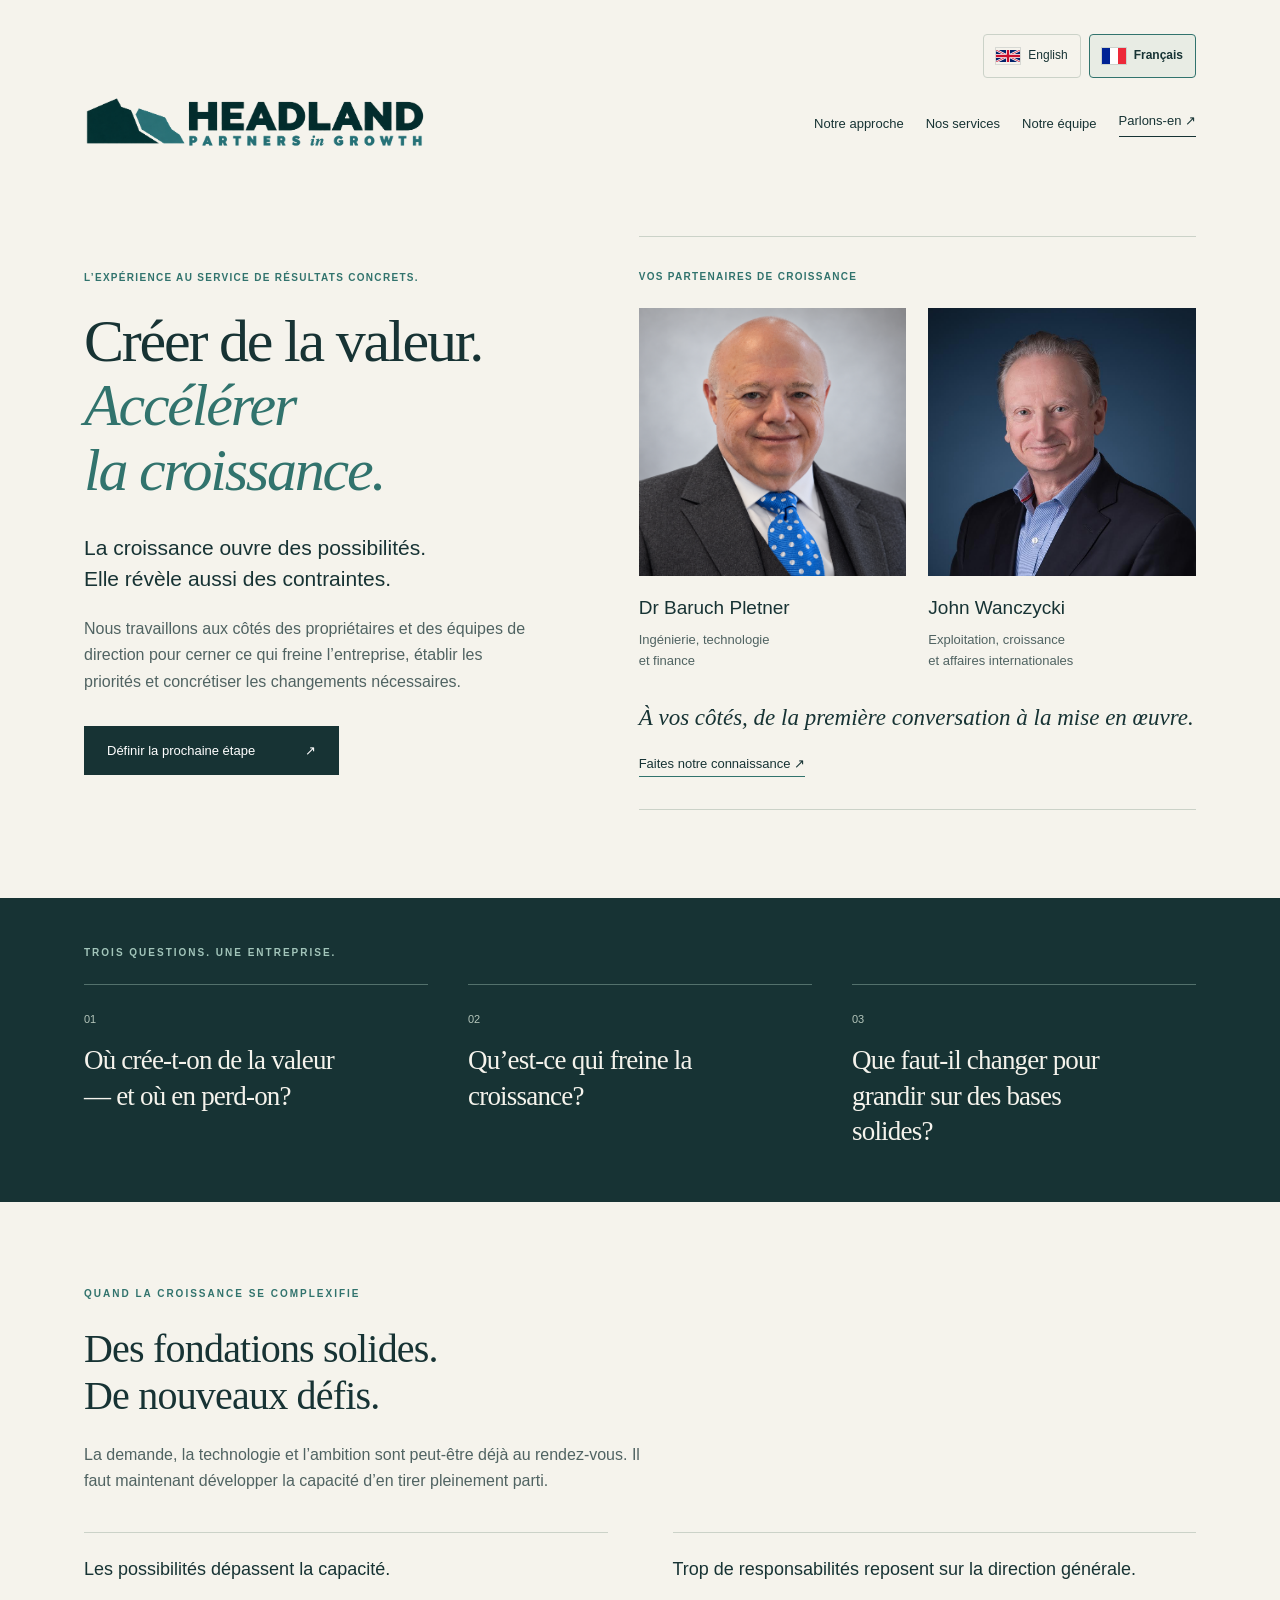
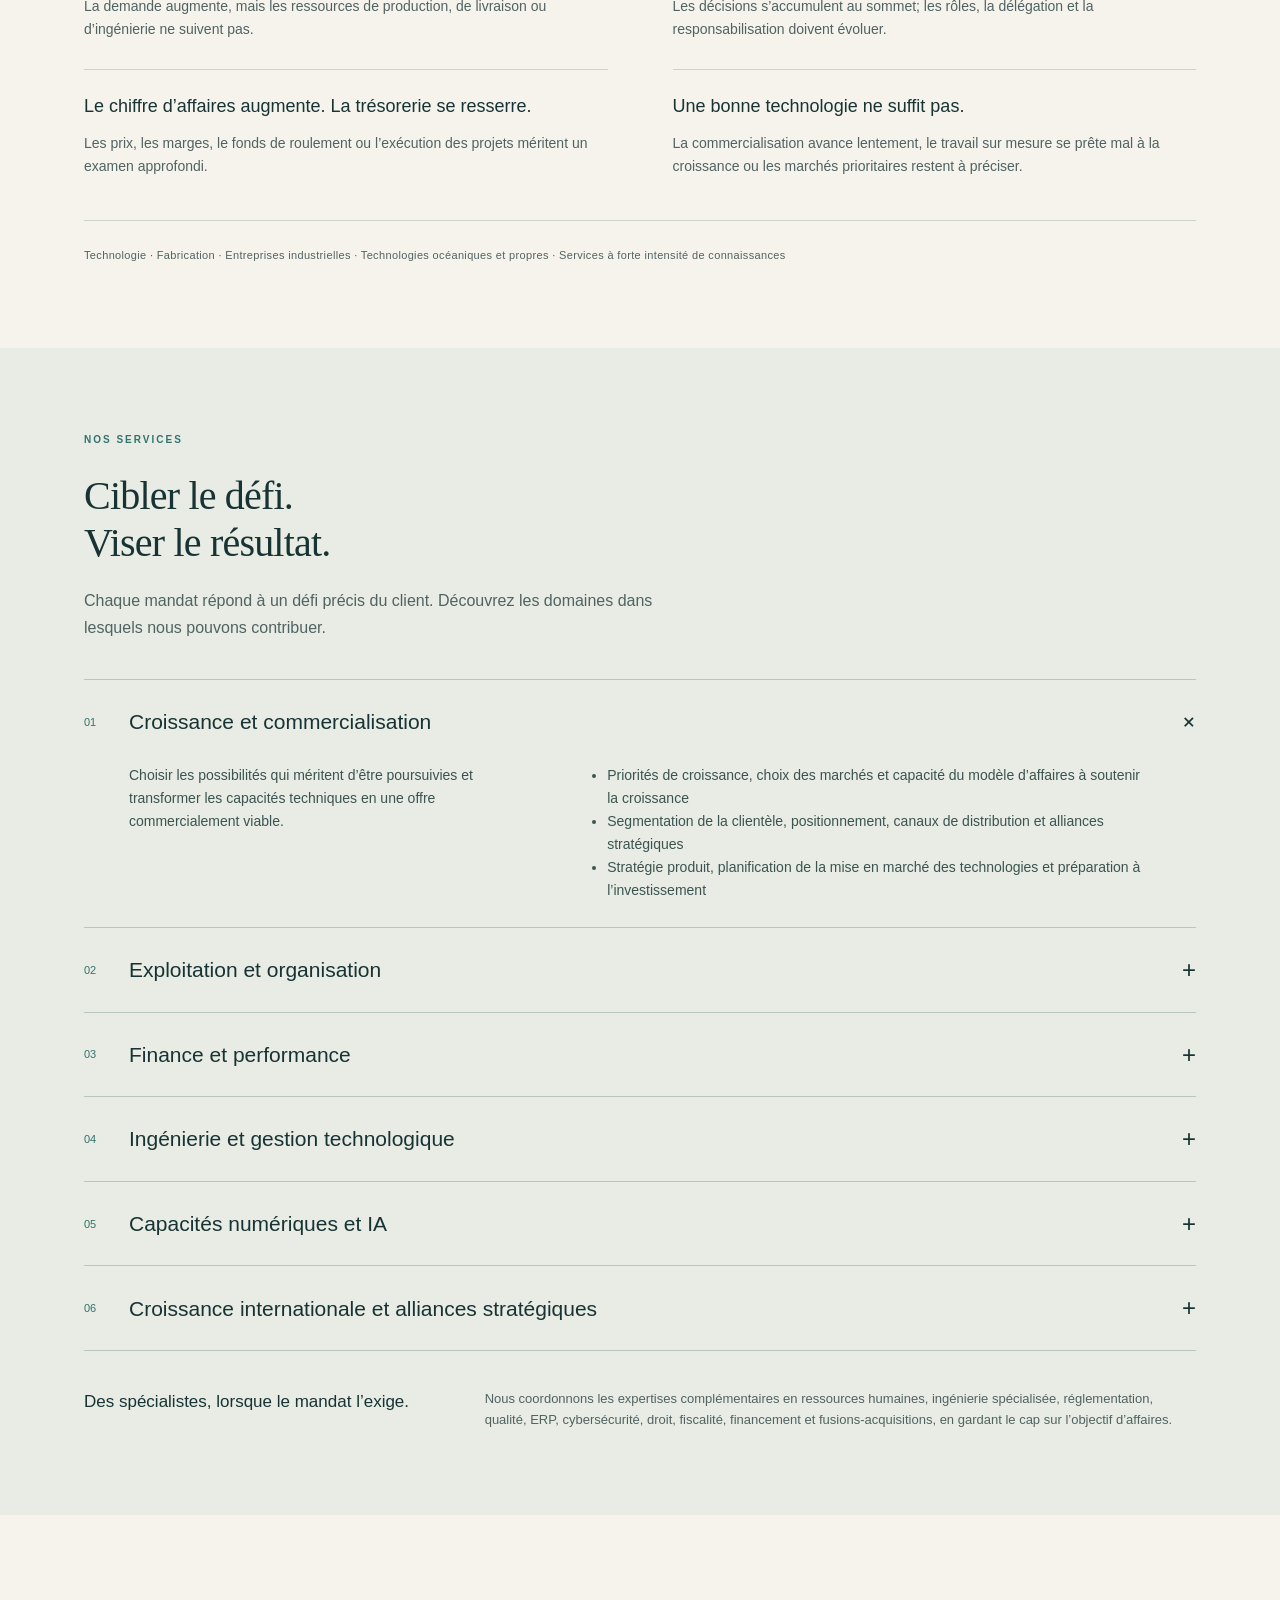
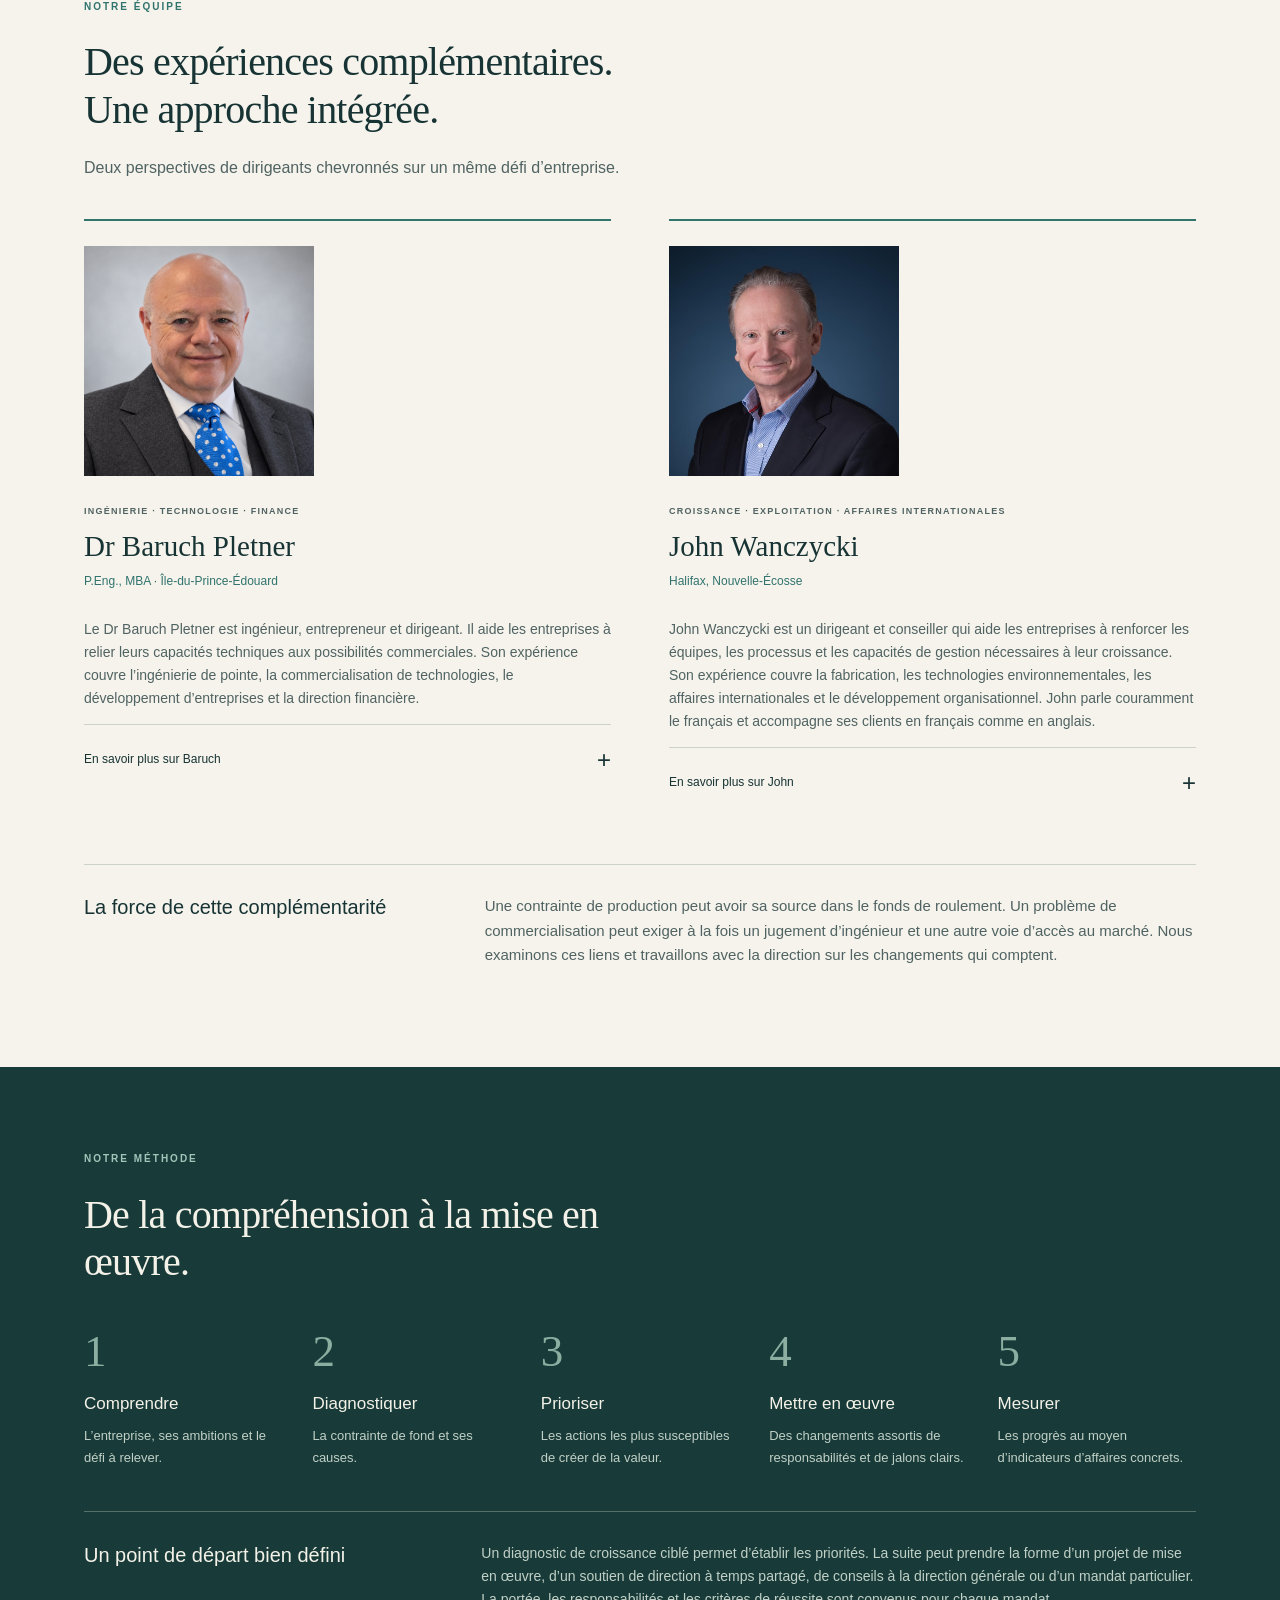
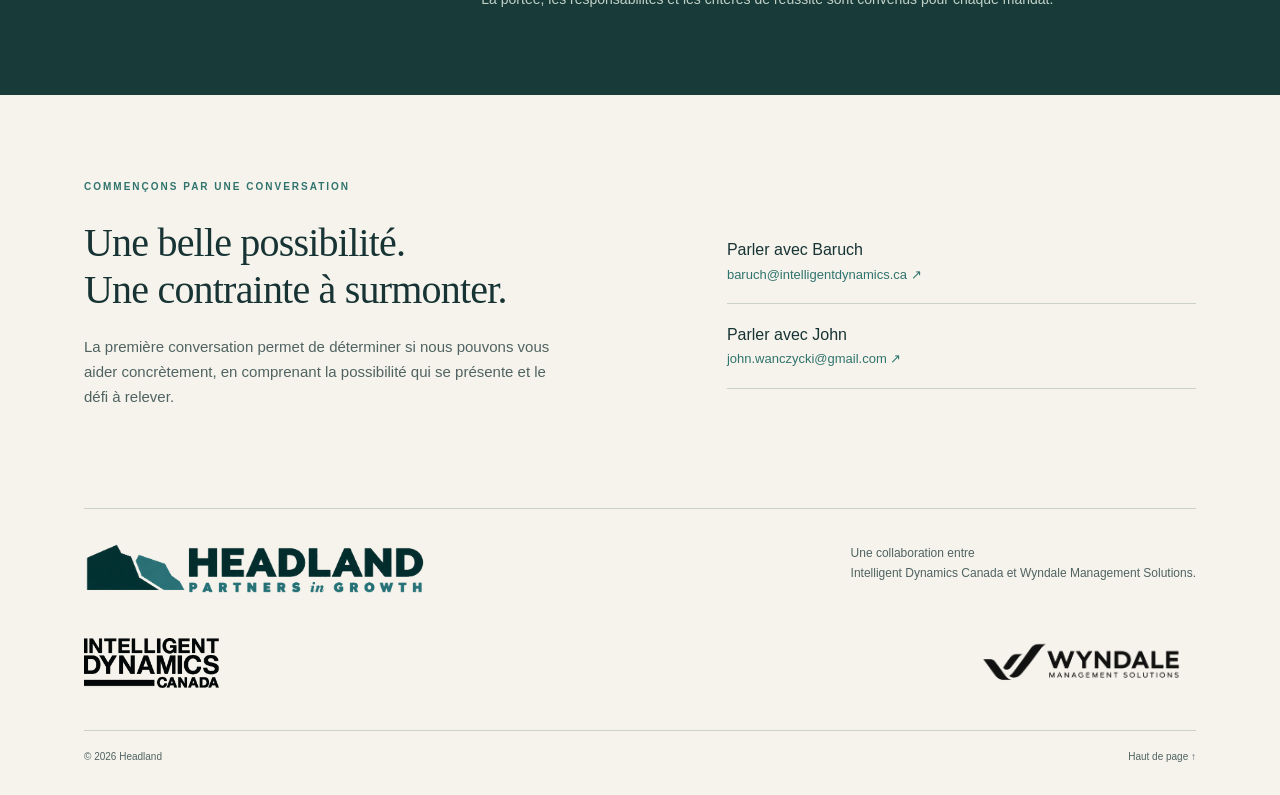
==== fr.html @ 9f589190 "Add complete French site and accessible flag language switch" ====
<!doctype html>
<html lang="fr"><head><meta charset="utf-8"><meta name="viewport" content="width=device-width,initial-scale=1"><meta name="robots" content="index,follow"><title>Headland — Partenaires de votre croissance</title><link rel="stylesheet" href="style.css?v=bilingual1"><meta name="description" content="Headland accompagne les propriétaires et les équipes de direction pour créer de la valeur, renforcer les activités et accélérer la croissance."><meta property="og:title" content="Headland — Partenaires de votre croissance"><meta property="og:description" content="Créer de la valeur. Accélérer la croissance. Une expérience chevronnée en ingénierie, finance, exploitation et affaires internationales."><meta property="og:type" content="website"><meta property="og:url" content="https://headlandpartners.ca/fr.html"><link rel="canonical" href="https://headlandpartners.ca/fr.html"><link rel="alternate" hreflang="en" href="https://headlandpartners.ca/"><link rel="alternate" hreflang="fr" href="https://headlandpartners.ca/fr.html"><link rel="alternate" hreflang="x-default" href="https://headlandpartners.ca/"></head><body>

<header><div class="language-switch" role="navigation" aria-label="Choisir la langue"><a href="/" lang="en" hreflang="en" ><svg viewBox="0 0 60 30" aria-hidden="true" focusable="false"><clipPath id="uk-clip"><path d="M0 0h60v30H0z"/></clipPath><g clip-path="url(#uk-clip)"><path fill="#012169" d="M0 0h60v30H0z"/><path stroke="#fff" stroke-width="6" d="m0 0 60 30M60 0 0 30"/><path stroke="#c8102e" stroke-width="2" d="m0 0 60 30M60 0 0 30"/><path stroke="#fff" stroke-width="10" d="M30 0v30M0 15h60"/><path stroke="#c8102e" stroke-width="6" d="M30 0v30M0 15h60"/></g></svg><span>English</span></a><a href="/fr.html" lang="fr" hreflang="fr" aria-current="page"><svg viewBox="0 0 45 30" aria-hidden="true" focusable="false"><path fill="#002395" d="M0 0h15v30H0z"/><path fill="#fff" d="M15 0h15v30H15z"/><path fill="#ed2939" d="M30 0h15v30H30z"/></svg><span>Français</span></a></div><a class="brand" href="#home" aria-label="Headland — Accueil"><img src="assets/headland-coast.png?v=partners-in-growth" alt="Headland — Partners in Growth" width="2048" height="768"></a><nav aria-label="Navigation principale"><a href="#approach">Notre approche</a><a href="#services">Nos services</a><a href="#people">Notre équipe</a><a class="navcta" href="#conversation">Parlons-en ↗</a></nav></header>
<main><section class="hero wrap" id="home"><div class="hero-copy"><p class="eyebrow">L’EXPÉRIENCE AU SERVICE DE RÉSULTATS CONCRETS.</p><h1>Créer de la valeur.<br><em>Accélérer<br>la croissance.</em></h1><p class="lead">La croissance ouvre des possibilités.<br>Elle révèle aussi des contraintes.</p><p>Nous travaillons aux côtés des propriétaires et des équipes de direction pour cerner ce qui freine l’entreprise, établir les priorités et concrétiser les changements nécessaires.</p><a class="button" href="#approach">Définir la prochaine étape <span>↗</span></a></div><div class="hero-partners"><p class="eyebrow">VOS PARTENAIRES DE CROISSANCE</p><div class="partner-pair"><a href="#baruch"><img src="assets/baruch-pletner.png" alt="Dr. Baruch Pletner" width="1254" height="1254"><h2>Dr Baruch Pletner</h2><p>Ingénierie, technologie<br>et finance</p></a><a href="#john"><img src="assets/john-wanczycki.jpg" alt="John Wanczycki" width="835" height="835"><h2>John Wanczycki</h2><p>Exploitation, croissance<br>et affaires internationales</p></a></div><p class="partner-intro">À vos côtés, de la première conversation à la mise en œuvre.</p><a class="meet-partners" href="#people">Faites notre connaissance ↗</a></div></section>
<section class="questions"><div class="wrap"><p class="eyebrow">TROIS QUESTIONS. UNE ENTREPRISE.</p><div class="question-grid"><article><span>01</span><h2>Où crée-t-on de la valeur — et où en perd-on?</h2></article><article><span>02</span><h2>Qu’est-ce qui freine la croissance?</h2></article><article><span>03</span><h2>Que faut-il changer pour grandir sur des bases solides?</h2></article></div></div></section>
<section class="wrap section" id="approach"><div class="section-intro"><p class="eyebrow">QUAND LA CROISSANCE SE COMPLEXIFIE</p><h2>Des fondations solides.<br>De nouveaux défis.</h2><p>La demande, la technologie et l’ambition sont peut-être déjà au rendez-vous. Il faut maintenant développer la capacité d’en tirer pleinement parti.</p></div><div class="signals"><article><b>Les possibilités dépassent la capacité.</b><p>La demande augmente, mais les ressources de production, de livraison ou d’ingénierie ne suivent pas.</p></article><article><b>Trop de responsabilités reposent sur la direction générale.</b><p>Les décisions s’accumulent au sommet; les rôles, la délégation et la responsabilisation doivent évoluer.</p></article><article><b>Le chiffre d’affaires augmente. La trésorerie se resserre.</b><p>Les prix, les marges, le fonds de roulement ou l’exécution des projets méritent un examen approfondi.</p></article><article><b>Une bonne technologie ne suffit pas.</b><p>La commercialisation avance lentement, le travail sur mesure se prête mal à la croissance ou les marchés prioritaires restent à préciser.</p></article></div><p class="sector-line">Technologie · Fabrication · Entreprises industrielles · Technologies océaniques et propres · Services à forte intensité de connaissances</p></section>
<section class="service-section" id="services"><div class="wrap section"><div class="section-intro"><p class="eyebrow">NOS SERVICES</p><h2>Cibler le défi.<br>Viser le résultat.</h2><p>Chaque mandat répond à un défi précis du client. Découvrez les domaines dans lesquels nous pouvons contribuer.</p></div><div class="services">
<details open><summary><span>01</span><h3>Croissance et commercialisation</h3><i>+</i></summary><div class="detail"><p>Choisir les possibilités qui méritent d’être poursuivies et transformer les capacités techniques en une offre commercialement viable.</p><ul><li>Priorités de croissance, choix des marchés et capacité du modèle d’affaires à soutenir la croissance</li><li>Segmentation de la clientèle, positionnement, canaux de distribution et alliances stratégiques</li><li>Stratégie produit, planification de la mise en marché des technologies et préparation à l’investissement</li></ul></div></details>
<details><summary><span>02</span><h3>Exploitation et organisation</h3><i>+</i></summary><div class="detail"><p>Développer la capacité opérationnelle et la structure de gestion nécessaires à la prochaine étape.</p><ul><li>Capacité, processus de travail, productivité et exécution des projets</li><li>Rôles, responsabilisation, délégation et systèmes de gestion</li><li>Capacité de leadership, planification de la relève et mise en œuvre du changement</li><li>Priorités de la chaîne d’approvisionnement et besoins d’affaires liés aux progiciels de gestion intégrés (ERP)</li></ul></div></details>
<details><summary><span>03</span><h3>Finance et performance</h3><i>+</i></summary><div class="detail"><p>Relier les décisions de croissance à la trésorerie, aux marges et aux ressources nécessaires à leur réalisation.</p><ul><li>Flux de trésorerie, fonds de roulement, tarification et analyse des marges</li><li>Modèles financiers, affectation du capital et décisions d’investissement</li><li>Indicateurs de performance et information de gestion</li><li>Programmes gouvernementaux de soutien à la croissance et préparation au financement</li></ul></div></details>
<details><summary><span>04</span><h3>Ingénierie et gestion technologique</h3><i>+</i></summary><div class="detail"><p>Apporter un jugement technique chevronné aux décisions d’ingénierie, à la réalisation des projets et à la planification des ressources.</p><ul><li>Conception en ingénierie et résolution de problèmes techniques</li><li>Direction de la R-D, feuilles de route technologiques et vérification diligente technique</li><li>Capacité d’ingénierie, supervision de projets critiques et développement de produits</li><li>Productivité de l’ingénierie grâce à l’IA, en accord avec les priorités d’affaires</li><li>Priorités de propriété intellectuelle, protection et stratégie de licences</li><li>Apports commerciaux et techniques aux conseillers spécialisés en propriété intellectuelle</li></ul><p class="fine">Notre accompagnement en propriété intellectuelle porte sur la stratégie d’affaires et technologique. Les avis juridiques, les procédures de demande de brevet et la rédaction juridique sont confiés à des professionnels externes qualifiés.</p></div></details>
<details><summary><span>05</span><h3>Capacités numériques et IA</h3><i>+</i></summary><div class="detail"><p>Améliorer la productivité et les interactions avec la clientèle grâce à des outils d’IA et à des systèmes numériques soigneusement choisis.</p><ul><li>Priorités d’adoption de l’IA liées à des résultats d’affaires mesurables</li><li>Interactions avec la clientèle et services de conciergerie assistés par l’IA</li><li>Automatisation des processus et amélioration de l’informatique d’entreprise</li><li>Choix technologiques et planification de la mise en œuvre</li></ul><p class="fine">Lorsque des compétences techniques spécialisées sont nécessaires, nous faisons appel à Intelligent Dynamics Canada et à d’autres spécialistes de confiance.</p></div></details>
<details><summary><span>06</span><h3>Croissance internationale et alliances stratégiques</h3><i>+</i></summary><div class="detail"><p>Saisir les possibilités à l’international lorsqu’elles correspondent à la stratégie et au niveau de préparation opérationnelle de l’entreprise.</p><ul><li>Préparation à l’exportation et priorisation des marchés</li><li>Représentants, distributeurs et partenariats commerciaux</li><li>Besoins en ressources, risques d’entrée sur les marchés et mesures d’atténuation</li><li>Adéquation entre croissance internationale et capacité interne</li></ul></div></details>
</div><div class="specialists"><b>Des spécialistes, lorsque le mandat l’exige.</b><p>Nous coordonnons les expertises complémentaires en ressources humaines, ingénierie spécialisée, réglementation, qualité, ERP, cybersécurité, droit, fiscalité, financement et fusions-acquisitions, en gardant le cap sur l’objectif d’affaires.</p></div></div></section>
<section class="wrap section" id="people"><div class="section-intro"><p class="eyebrow">NOTRE ÉQUIPE</p><h2>Des expériences complémentaires.<br>Une approche intégrée.</h2><p>Deux perspectives de dirigeants chevronnés sur un même défi d’entreprise.</p></div><div class="people-grid"><article class="person" id="baruch"><img class="bio-portrait" src="assets/baruch-pletner.png" alt="Dr. Baruch Pletner" width="1254" height="1254" loading="lazy"><p class="eyebrow">INGÉNIERIE · TECHNOLOGIE · FINANCE</p><h3>Dr Baruch Pletner</h3><p class="credentials">P.Eng., MBA · Île-du-Prince-Édouard</p><p>Le Dr Baruch Pletner est ingénieur, entrepreneur et dirigeant. Il aide les entreprises à relier leurs capacités techniques aux possibilités commerciales. Son expérience couvre l’ingénierie de pointe, la commercialisation de technologies, le développement d’entreprises et la direction financière.</p><details><summary>En savoir plus sur Baruch <i>+</i></summary><p>Baruch est titulaire d’un doctorat en génie aérospatial du Technion–Israel Institute of Technology et d’un MBA, avec concentration en comptabilité, de la D’Amore-McKim School of Business de la Northeastern University. Chez Active Control eXperts, une entreprise issue du MIT, il a occupé successivement les fonctions d’ingénieur principal, de gestionnaire principal de programmes et de directeur des applications de lithographie, contribuant tant aux activités techniques qu’au développement commercial. Après l’acquisition de l’entreprise par Cymer, il a poursuivi sa carrière à des postes de direction technique dans le secteur des équipements pour semi-conducteurs.</p><p>Il a ensuite fondé IPTRADE Inc., une entreprise de services d’ingénierie et de technologie destinée au secteur des semi-conducteurs, tout en participant directement au développement. Ses travaux ont contribué à plusieurs brevets portant sur le contrôle des vibrations, la détection et les systèmes piézoélectriques. Il possède plusieurs décennies d’expérience dans l’intégration de la stratégie de propriété intellectuelle au développement et à la commercialisation de produits.</p><p>Depuis son installation au Canada atlantique, Baruch a assumé des responsabilités de direction technologique, de gestion de la R-D et de réalisation de grands projets. Il a contribué au redressement du projet solaire et de stockage par batteries Summerside Sunbank, supervisant un budget d’environ 50 millions de dollars et une organisation de plus de 100 personnes. À titre de directeur de l’exploitation et des finances de Rubber Ring Creative, il a participé au développement de l’entreprise tout en dirigeant ses fonctions opérationnelles et financières.</p><p>Son expérience internationale comprend de nombreux travaux aux États-Unis et au Japon, principalement avec Nikon, ainsi qu’avec Honda R&amp;D, Toshiba, Arakawa et Canon. Par l’entremise d’Intelligent Dynamics Canada, il conjugue pratique de l’ingénierie, conseil technologique de haut niveau et applications concrètes de l’IA à la productivité de l’ingénierie et aux activités d’entreprise.</p><p>Chez Headland, Baruch apporte le regard d’un ingénieur et d’un bâtisseur d’entreprises : évaluer ce qui peut fonctionner, ce qui est viable sur le plan commercial et la façon de mobiliser les ressources nécessaires pour transformer la technologie en valeur durable.</p></details></article><article class="person" id="john"><img class="bio-portrait" src="assets/john-wanczycki.jpg" alt="John Wanczycki" width="835" height="835" loading="lazy"><p class="eyebrow">CROISSANCE · EXPLOITATION · AFFAIRES INTERNATIONALES</p><h3>John Wanczycki</h3><p class="credentials">Halifax, Nouvelle-Écosse</p><p>John Wanczycki est un dirigeant et conseiller qui aide les entreprises à renforcer les équipes, les processus et les capacités de gestion nécessaires à leur croissance. Son expérience couvre la fabrication, les technologies environnementales, les affaires internationales et le développement organisationnel. John parle couramment le français et accompagne ses clients en français comme en anglais.</p><details><summary>En savoir plus sur John <i>+</i></summary><p>De 2016 à 2024, John a été directeur de l’exploitation de Trecan Combustion Limited, un fabricant néo-écossais d’équipements industriels spécialisés destinés aux marchés internationaux. En étroite collaboration avec le chef de la direction et propriétaire, il a accompagné une croissance importante, accru la capacité opérationnelle et renforcé les systèmes de gestion, tout en répondant aux défis d’approvisionnement, de développement des marchés et de transition de la haute direction.</p><p>Son expérience internationale comprend des mandats de haut niveau dans 17 pays sur cinq continents. Conseillant des institutions financières internationales, dont la Banque mondiale, et des gouvernements nationaux, il a contribué à la planification, à l’évaluation ou à la vérification diligente d’initiatives d’une valeur totale supérieure à 400 millions de dollars américains. Ces mandats portaient sur la commercialisation de technologies, les alliances stratégiques, les technologies environnementales, les infrastructures et les grands projets.</p><p>Il a auparavant été vice-président au développement international de l’Ontario Centre for Environmental Technology Advancement, ainsi que président du conseil et président de l’Environmental Services Association of Nova Scotia and the Maritimes. Ses travaux en stratégie et en politiques publiques à Ottawa et à Washington lui ont également permis d’approfondir sa compréhension des programmes gouvernementaux et des moyens d’obtenir du soutien à la croissance des entreprises.</p><p>John accompagne des entreprises technologiques comme mentor au Creative Destruction Lab–Atlantic de l’Université Dalhousie, siège au conseil d’administration du Scotia Festival of Music et contribue au comité des politiques gouvernementales de la Chambre de commerce d’Halifax.</p><p>Il a donné des conférences en gestion internationale dans des programmes de maîtrise nord-américains et à l’Académie chinoise des sciences.</p><p>Chez Headland, John apporte une perspective de dirigeant opérationnel : cerner les freins au progrès, relier la stratégie à l’exécution quotidienne et aider les propriétaires et les équipes de direction à développer leur capacité pour la prochaine étape de croissance.</p></details></article></div><div class="combination"><h3>La force de cette complémentarité</h3><p>Une contrainte de production peut avoir sa source dans le fonds de roulement. Un problème de commercialisation peut exiger à la fois un jugement d’ingénieur et une autre voie d’accès au marché. Nous examinons ces liens et travaillons avec la direction sur les changements qui comptent.</p></div></section>
<section class="method"><div class="wrap section"><p class="eyebrow">NOTRE MÉTHODE</p><h2>De la compréhension à la mise en œuvre.</h2><div class="steps"><article><span>1</span><h3>Comprendre</h3><p>L’entreprise, ses ambitions et le défi à relever.</p></article><article><span>2</span><h3>Diagnostiquer</h3><p>La contrainte de fond et ses causes.</p></article><article><span>3</span><h3>Prioriser</h3><p>Les actions les plus susceptibles de créer de la valeur.</p></article><article><span>4</span><h3>Mettre en œuvre</h3><p>Des changements assortis de responsabilités et de jalons clairs.</p></article><article><span>5</span><h3>Mesurer</h3><p>Les progrès au moyen d’indicateurs d’affaires concrets.</p></article></div><div class="engagements"><h3>Un point de départ bien défini</h3><p>Un diagnostic de croissance ciblé permet d’établir les priorités. La suite peut prendre la forme d’un projet de mise en œuvre, d’un soutien de direction à temps partagé, de conseils à la direction générale ou d’un mandat particulier. La portée, les responsabilités et les critères de réussite sont convenus pour chaque mandat.</p></div></div></section>
<section class="wrap section contact" id="conversation"><div><p class="eyebrow">COMMENÇONS PAR UNE CONVERSATION</p><h2>Une belle possibilité.<br>Une contrainte à surmonter.</h2><p>La première conversation permet de déterminer si nous pouvons vous aider concrètement, en comprenant la possibilité qui se présente et le défi à relever.</p></div><div class="contact-options"><a href="mailto:baruch@intelligentdynamics.ca"><strong>Parler avec Baruch</strong><span>baruch@intelligentdynamics.ca ↗</span></a><a href="mailto:john.wanczycki@gmail.com"><strong>Parler avec John</strong><span>john.wanczycki@gmail.com ↗</span></a></div></section></main>
<footer class="wrap"><div class="footer-top"><div class="brand"><img src="assets/headland-coast.png?v=partners-in-growth" alt="Headland — Partners in Growth" width="2048" height="768"></div><p>Une collaboration entre<br>Intelligent Dynamics Canada et Wyndale Management Solutions.</p></div><div class="partner-logos"><img src="assets/idc.png" alt="Intelligent Dynamics Canada"><img src="assets/wyndale.png" alt="Wyndale Management Solutions"></div><div class="footer-bottom"><span>© 2026 Headland</span><a href="#home">Haut de page ↑</a></div></footer>
<script src="language.js?v=1" defer></script></body></html>
---- style.css ----
:root{--ink:#173334;--teal:#31736d;--paper:#f5f3ec;--muted:#506362;--line:#cbd2c8;--gold:#c4aa73}*{box-sizing:border-box}html{scroll-behavior:smooth;scroll-padding-top:30px}body{margin:0;color:var(--ink);background:var(--paper);font-family:Arial,Helvetica,sans-serif;font-size:16px;line-height:1.65}a{color:inherit;text-decoration:none}a:hover{text-decoration:underline}a:focus-visible,summary:focus-visible{outline:3px solid var(--gold);outline-offset:5px}.wrap{max-width:1200px;margin:auto;padding-left:44px;padding-right:44px}.draft{background:var(--ink);color:#e2e9e1;font-size:10px;letter-spacing:1.8px;padding:9px 44px;display:flex;justify-content:space-between}.draft a{letter-spacing:.5px}header{max-width:1200px;margin:auto;display:flex;justify-content:space-between;align-items:center;padding:34px 44px}.brand{display:block;line-height:1}.brand strong{font-size:31px;letter-spacing:2px;font-weight:800}.brand small{display:block;font-size:10px;letter-spacing:4.4px;margin-top:9px}.dot{color:var(--teal)}nav{display:flex;align-items:center;gap:30px;font-size:13px}.navcta{border-bottom:1px solid var(--ink);padding-bottom:5px}.hero{display:grid;grid-template-columns:1.1fr 1fr;gap:55px;padding-top:52px;padding-bottom:88px}.eyebrow{font-size:10px;letter-spacing:2px;font-weight:700;margin:0 0 23px;color:var(--teal)}h1,h2,h3,p{margin-top:0}h1{font-family:Georgia,serif;font-size:67px;line-height:1.07;letter-spacing:-2.2px;font-weight:400;margin-bottom:30px}h1 em{color:var(--teal);font-weight:400}h2{font-family:Georgia,serif;font-size:40px;font-weight:400;line-height:1.18;letter-spacing:-.8px;margin-bottom:22px}h3{font-size:20px;line-height:1.3;font-weight:500}.hero-copy>p:not(.eyebrow){max-width:455px;color:var(--muted)}.hero-copy .lead{font-size:21px;line-height:1.5;color:var(--ink)!important}.button{display:inline-flex;background:var(--ink);color:white;padding:14px 23px;gap:50px;font-size:13px;margin-top:15px}.headland-art{position:relative;overflow:hidden;background:#dce5df;min-height:520px;margin-top:4px}.sea-lines{position:absolute;inset:40% 0 0;background:repeating-linear-gradient(0deg,transparent 0,transparent 39px,#a8beba 40px,transparent 41px)}.land{position:absolute;inset:0}.land-back{background:#8eaaa0;clip-path:polygon(100% 23%,100% 100%,0 100%,0 75%,40% 67%,62% 43%)}.land-front{background:#254f4a;clip-path:polygon(100% 40%,100% 100%,0 100%,0 84%,38% 73%,67% 60%)}.art-caption{position:absolute;bottom:74px;left:35px;color:#f5f3ec;font:italic 30px/1.25 Georgia,serif}.art-coordinate{position:absolute;bottom:28px;left:35px;font-size:8px;color:#d2ded7;letter-spacing:1.2px}.questions{background:var(--ink);color:var(--paper);padding:47px 0 53px}.questions .eyebrow{color:#a2c5ba}.question-grid{display:grid;grid-template-columns:repeat(3,1fr);gap:40px}.question-grid article{border-top:1px solid #53716c;padding-top:20px}.question-grid span{font-size:11px;color:#b4c5ba}.question-grid h2{font-size:27px;line-height:1.3;margin:12px 0 0;max-width:280px}.section{padding-top:84px;padding-bottom:84px}.section-intro{max-width:680px;margin-bottom:38px}.section-intro>p:last-child{color:var(--muted);max-width:570px}.signals{display:grid;grid-template-columns:1fr 1fr;gap:28px 65px}.signals article{padding:22px 0 0;border-top:1px solid var(--line)}.signals b{font-size:18px;font-weight:500}.signals p{font-size:14px;color:var(--muted);margin:10px 0 0}.sector-line{font-size:11px;letter-spacing:.35px;margin:42px 0 0;padding-top:25px;border-top:1px solid var(--line);color:var(--muted)}.service-section{background:#e8ece4}.services details{border-top:1px solid #b8c7bc}.services details:last-child{border-bottom:1px solid #b8c7bc}summary{cursor:pointer;list-style:none}summary::-webkit-details-marker{display:none}.services summary{display:flex;gap:25px;align-items:center;padding:22px 0}.services summary>span{font-size:11px;color:var(--teal);width:20px}.services h3{margin:0;font-size:21px}.services i,.person i{font-style:normal;margin-left:auto;font-size:24px;font-weight:300}details[open]>summary i{transform:rotate(45deg)}.detail{padding:0 45px 25px;display:grid;grid-template-columns:.85fr 1.15fr;gap:0 45px;font-size:14px;color:#3b5351}.detail p{margin-bottom:10px}.detail ul{padding-left:18px;margin:0}.detail .fine{grid-column:1/-1;font-size:12px;margin:18px 0 0}.specialists{display:grid;grid-template-columns:1fr 2fr;gap:45px;margin-top:37px;font-size:13px}.specialists b{font-weight:500;font-size:17px}.specialists p{margin:0;color:var(--muted)}.people-grid{display:grid;grid-template-columns:1fr 1fr;gap:58px}.person{border-top:2px solid var(--teal);padding-top:25px}.initials{display:inline-flex;width:65px;height:65px;align-items:center;justify-content:center;border:1px solid #bcc9bd;font:25px Georgia,serif;margin-bottom:25px}.person .eyebrow{font-size:9px;letter-spacing:1.25px;margin-bottom:11px}.person h3{font:29px Georgia,serif;margin-bottom:9px}.person .credentials{font-size:12px;color:var(--teal);margin-bottom:26px}.person p{font-size:14px;color:var(--muted)}.person summary{display:flex;align-items:center;border-top:1px solid var(--line);padding:15px 0;font-size:12px}.person details p{font-size:13px}.combination{border-top:1px solid var(--line);margin-top:46px;padding-top:29px;display:grid;grid-template-columns:1fr 2fr;gap:45px}.combination p{font-size:15px;color:var(--muted)}.method{background:#183b39;color:#f4f2e8}.method .eyebrow{color:#a2c5ba}.method h2{max-width:600px}.steps{display:grid;grid-template-columns:repeat(5,1fr);gap:30px;margin-top:40px}.steps span{font:45px Georgia,serif;color:#8caea1}.steps h3{font-size:17px;margin:16px 0 10px}.steps p{font-size:13px;color:#c1d0c6}.engagements{border-top:1px solid #56706a;margin-top:30px;padding-top:30px;display:grid;grid-template-columns:1fr 2fr;gap:40px}.engagements p{font-size:14px;color:#c1d0c6;margin:0}.contact{display:grid;grid-template-columns:1.2fr 1fr;gap:80px}.contact p:not(.eyebrow){font-size:15px;max-width:480px;color:var(--muted)}.contact-options{padding-top:40px}.contact-options a{display:block;padding:18px 0;border-bottom:1px solid var(--line)}.contact-options strong,.contact-options span{display:block}.contact-options strong{font-weight:500}.contact-options span{font-size:13px;color:var(--teal)}.contact-options small{font-size:10px;color:var(--muted);display:block;margin-top:18px}footer{padding-bottom:30px}.footer-top{display:flex;justify-content:space-between;gap:30px;border-top:1px solid var(--line);padding-top:35px}.footer-top p{font-size:12px;color:var(--muted)}.partner-logos{display:flex;justify-content:space-between;align-items:center;padding:22px 0}.partner-logos img:first-child{width:135px;height:65px;object-fit:contain}.partner-logos img:last-child{width:230px;height:90px;object-fit:contain}.footer-bottom{border-top:1px solid var(--line);padding-top:18px;display:flex;justify-content:space-between;font-size:10px;color:var(--muted)}.review{max-width:900px}.review h1{font-size:48px}.review h2{font-size:29px;margin-top:45px}.review table{border-collapse:collapse;width:100%;font-size:14px}.review th,.review td{text-align:left;vertical-align:top;padding:16px 12px;border-bottom:1px solid var(--line)}.review th{background:#e8ece4}.review .status{padding:22px;background:#e8ece4;border-left:3px solid var(--teal)}.review li{margin-bottom:10px}.review .source{font-size:12px;color:var(--muted)}@media(max-width:800px){.wrap{padding-left:24px;padding-right:24px}header{padding:25px 24px;align-items:flex-start;gap:25px}nav{gap:13px;flex-wrap:wrap;justify-content:flex-end;font-size:11px}.brand strong{font-size:25px}.brand small{font-size:8px;letter-spacing:3.5px}.draft{padding:9px 24px;font-size:8px;letter-spacing:.8px;gap:15px}.hero{gap:30px;grid-template-columns:1fr 1fr;padding-top:30px}h1{font-size:47px}.headland-art{min-height:460px}.art-caption{font-size:24px;left:20px}.art-coordinate{left:20px;font-size:6px}.question-grid{gap:22px}.question-grid h2{font-size:22px}.section{padding-top:60px;padding-bottom:60px}.people-grid{gap:30px}.contact{gap:35px}.steps{gap:16px}.detail{gap:25px}.person h3{font-size:25px}}@media(max-width:560px){header{display:block}nav{justify-content:flex-start;margin-top:26px;gap:22px}.hero{display:block;padding-bottom:45px}h1{font-size:55px}.headland-art{min-height:300px;margin-top:40px}.question-grid,.signals,.people-grid,.contact,.combination,.specialists,.engagements,.detail{grid-template-columns:1fr}.question-grid{gap:30px}.question-grid h2{max-width:100%;font-size:26px}.question-grid span{float:right}.signals{gap:20px}h2{font-size:34px}.services summary{gap:15px}.services h3{font-size:18px}.detail{padding-left:35px;gap:12px}.specialists,.combination,.engagements{gap:10px}.people-grid{gap:35px}.steps{grid-template-columns:1fr}.steps article{display:grid;grid-template-columns:45px 1fr;gap:0 20px;border-top:1px solid #56706a;padding-top:15px}.steps span{grid-row:1/3}.steps h3{margin:0 0 6px}.steps p{margin-bottom:15px}.contact-options{padding-top:0}.footer-top{display:block}.footer-top p{margin-top:25px}.footer-bottom{display:block}.footer-bottom a{display:block;margin-top:8px}.partner-logos img:last-child{width:170px}.partner-logos img:first-child{width:110px}.review h1{font-size:39px}.review table{font-size:12px}.review td,.review th{padding:12px 6px}}@media print{.draft,nav,.button,.contact-options,.footer-bottom a{display:none}body{background:white;color:black}.review{max-width:100%;font-size:11pt}.review h1{font-size:28pt}.review h2{break-after:avoid;font-size:18pt}.review tr{break-inside:avoid}.section{padding-top:25px;padding-bottom:25px}}

.brand{position:relative;width:340px;aspect-ratio:6.6;overflow:hidden;flex-shrink:0}.brand img{position:absolute;display:block;width:108%;height:auto;max-width:none;left:-4%;top:50%;transform:translateY(-50%)}@media(max-width:800px){.brand{width:275px}header{gap:20px}}@media(min-width:561px) and (max-width:800px){header{flex-wrap:wrap}nav{width:100%;justify-content:flex-start}}@media(max-width:560px){.brand{width:min(310px,100%)}}

.hero{grid-template-columns:1fr 1.1fr;align-items:center;gap:48px}.hero-partners{padding:32px 0;border-top:1px solid var(--line);border-bottom:1px solid var(--line)}.partner-pair{display:grid;grid-template-columns:repeat(2,minmax(0,1fr));gap:22px}.partner-pair a{display:block}.partner-pair img{display:block;width:100%;height:auto;aspect-ratio:1;object-fit:cover;margin-bottom:20px}.partner-pair h2{font-family:Arial,Helvetica,sans-serif;font-size:19px;font-weight:500;letter-spacing:0;line-height:1.3;margin-bottom:10px}.partner-pair p{font-size:13px;color:var(--muted);line-height:1.6;margin:0}.partner-intro{font:italic 23px/1.4 Georgia,serif;margin:30px 0 16px}.meet-partners{font-size:13px;border-bottom:1px solid var(--teal);padding-bottom:5px}.bio-portrait{display:block;width:230px;max-width:100%;height:auto;aspect-ratio:1;object-fit:cover;margin-bottom:28px}@media(max-width:800px){.hero{grid-template-columns:1fr;gap:38px}.hero-copy>p:not(.eyebrow){max-width:570px}.hero-partners{max-width:600px;width:100%}.partner-pair h2{font-size:19px}}@media(max-width:560px){.hero-partners{margin-top:35px}.partner-pair{gap:16px}.partner-pair h2{font-size:16px}.partner-pair p{font-size:12px}.partner-intro{font-size:21px}.bio-portrait{width:230px}}

/* Bilingual navigation: explicit links work without JavaScript. */
header{flex-wrap:wrap;column-gap:24px;row-gap:20px}.language-switch{flex-basis:100%;display:flex;justify-content:flex-end;gap:8px;font-size:12px}.language-switch a{display:inline-flex;align-items:center;gap:8px;min-height:44px;padding:7px 12px;border:1px solid var(--line);border-radius:4px}.language-switch a[aria-current=page]{border-color:var(--teal);background:#e8ece4;font-weight:700}.language-switch svg{width:24px;height:16px;display:block;box-shadow:0 0 0 1px #17333422}.language-switch a:hover{background:#e8ece4;text-decoration:none}header>nav{flex-wrap:wrap;gap:22px}html[lang=fr] h1{font-size:clamp(42px,5vw,60px)}html[lang=fr] .hero .eyebrow{letter-spacing:1.3px}.services h3{min-width:0}.services summary>i{flex-shrink:0}@media(max-width:560px){.language-switch{margin-bottom:22px;justify-content:flex-start}header>nav{gap:12px 20px}.language-switch a{padding:7px 10px}html[lang=fr] h1{font-size:46px}.contact-options span{overflow-wrap:anywhere}}@media print{.language-switch{display:none}}
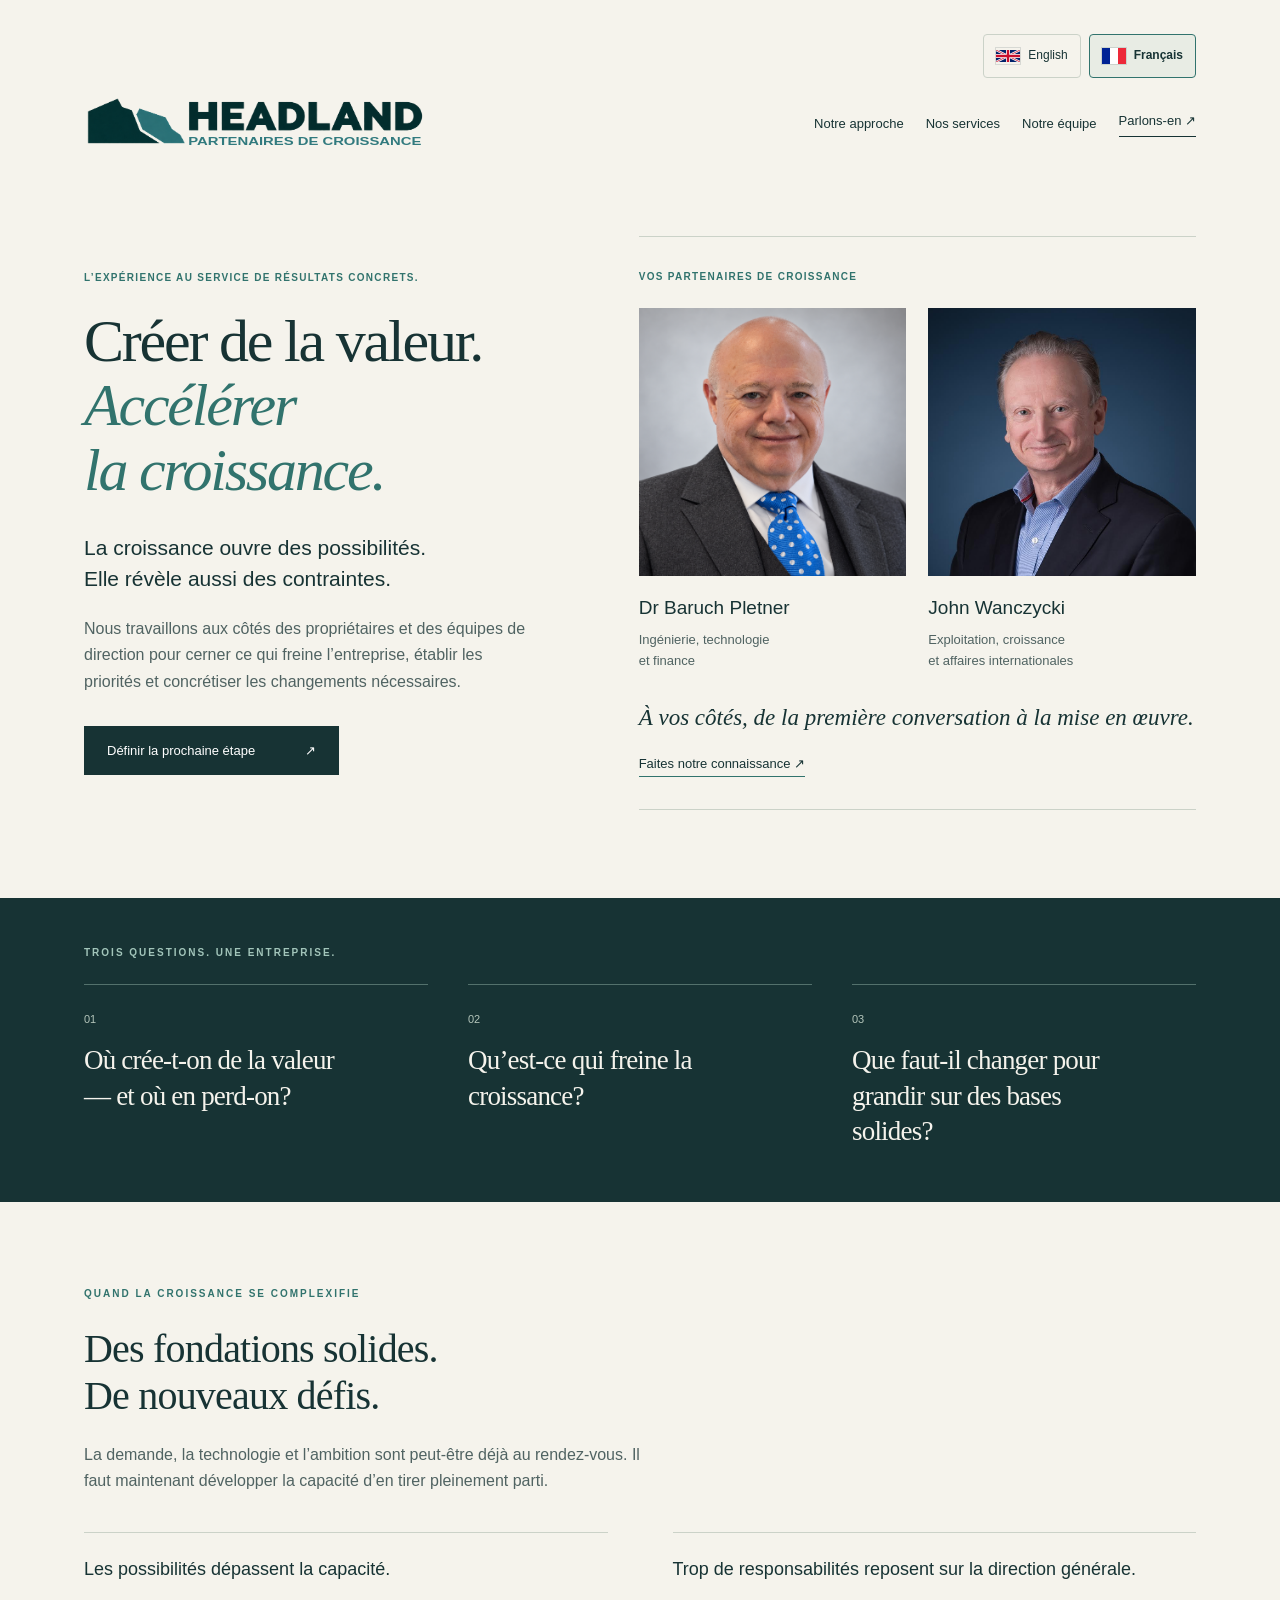
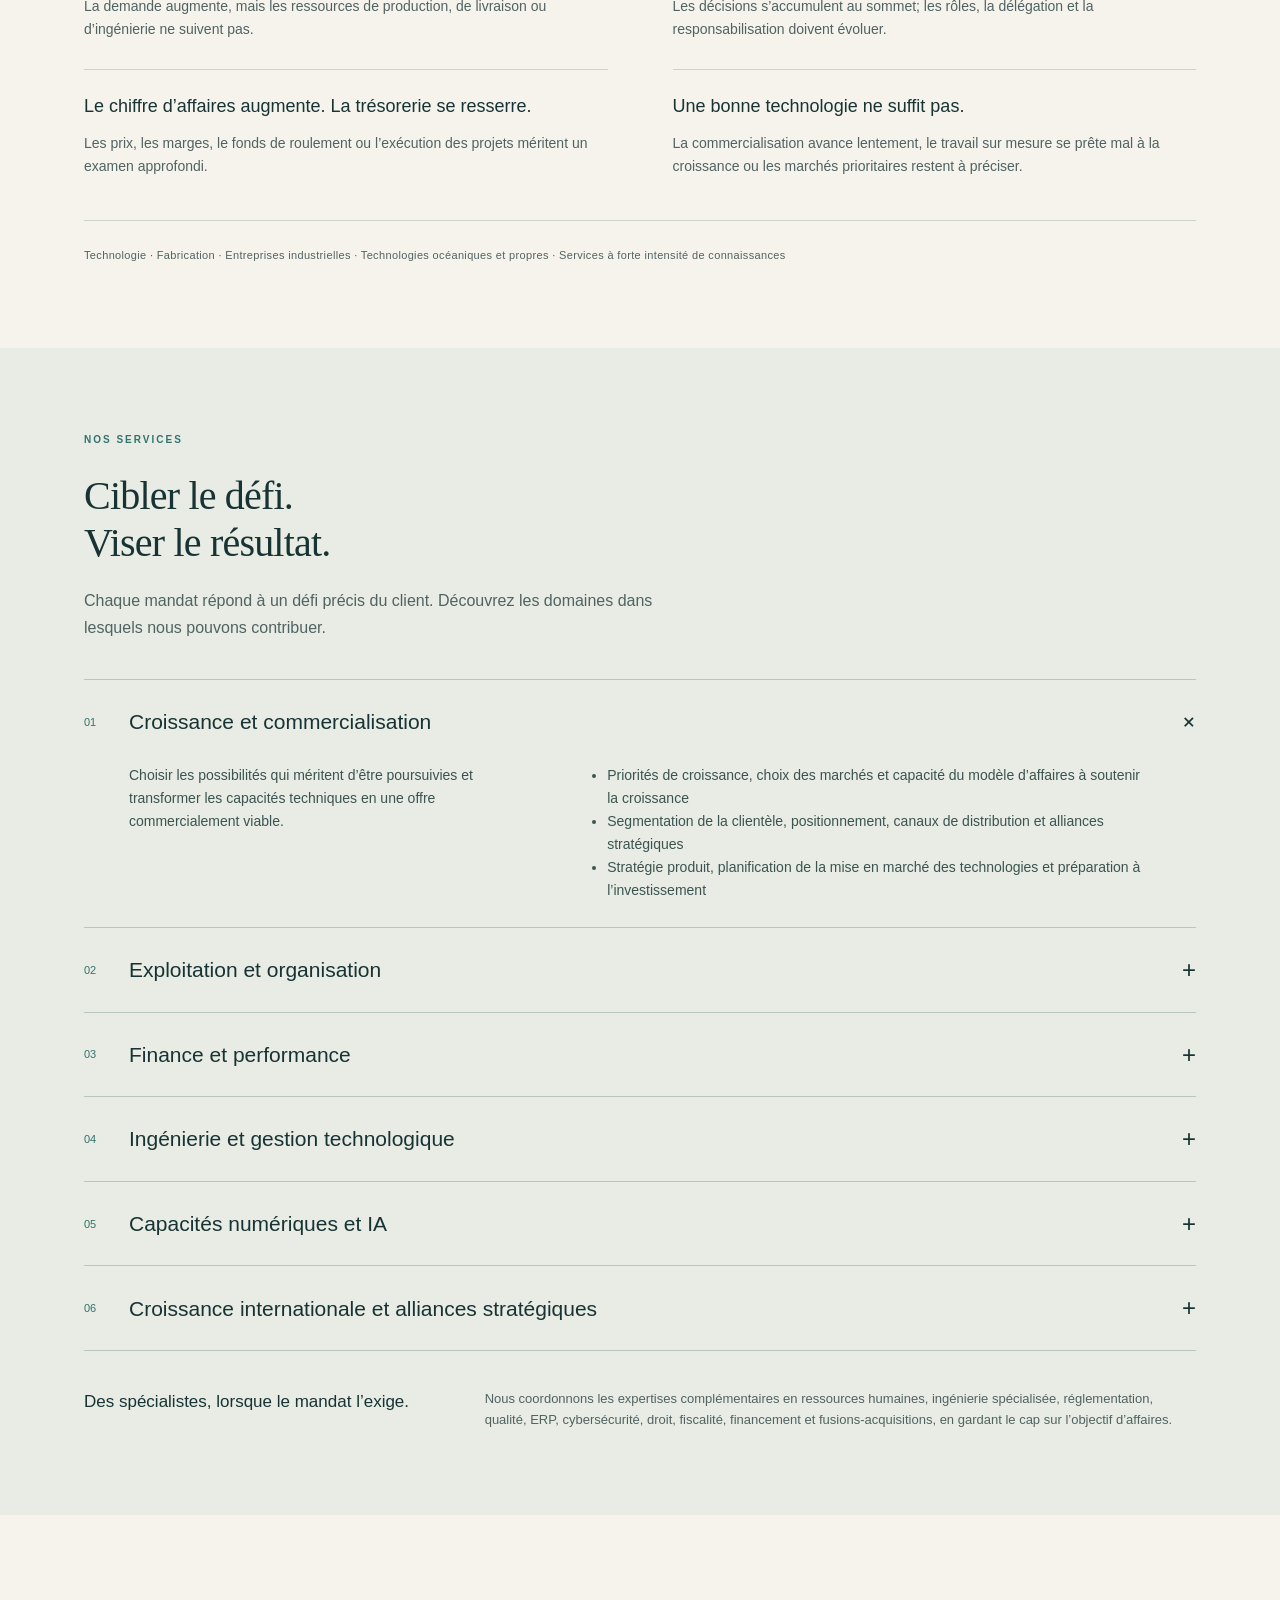
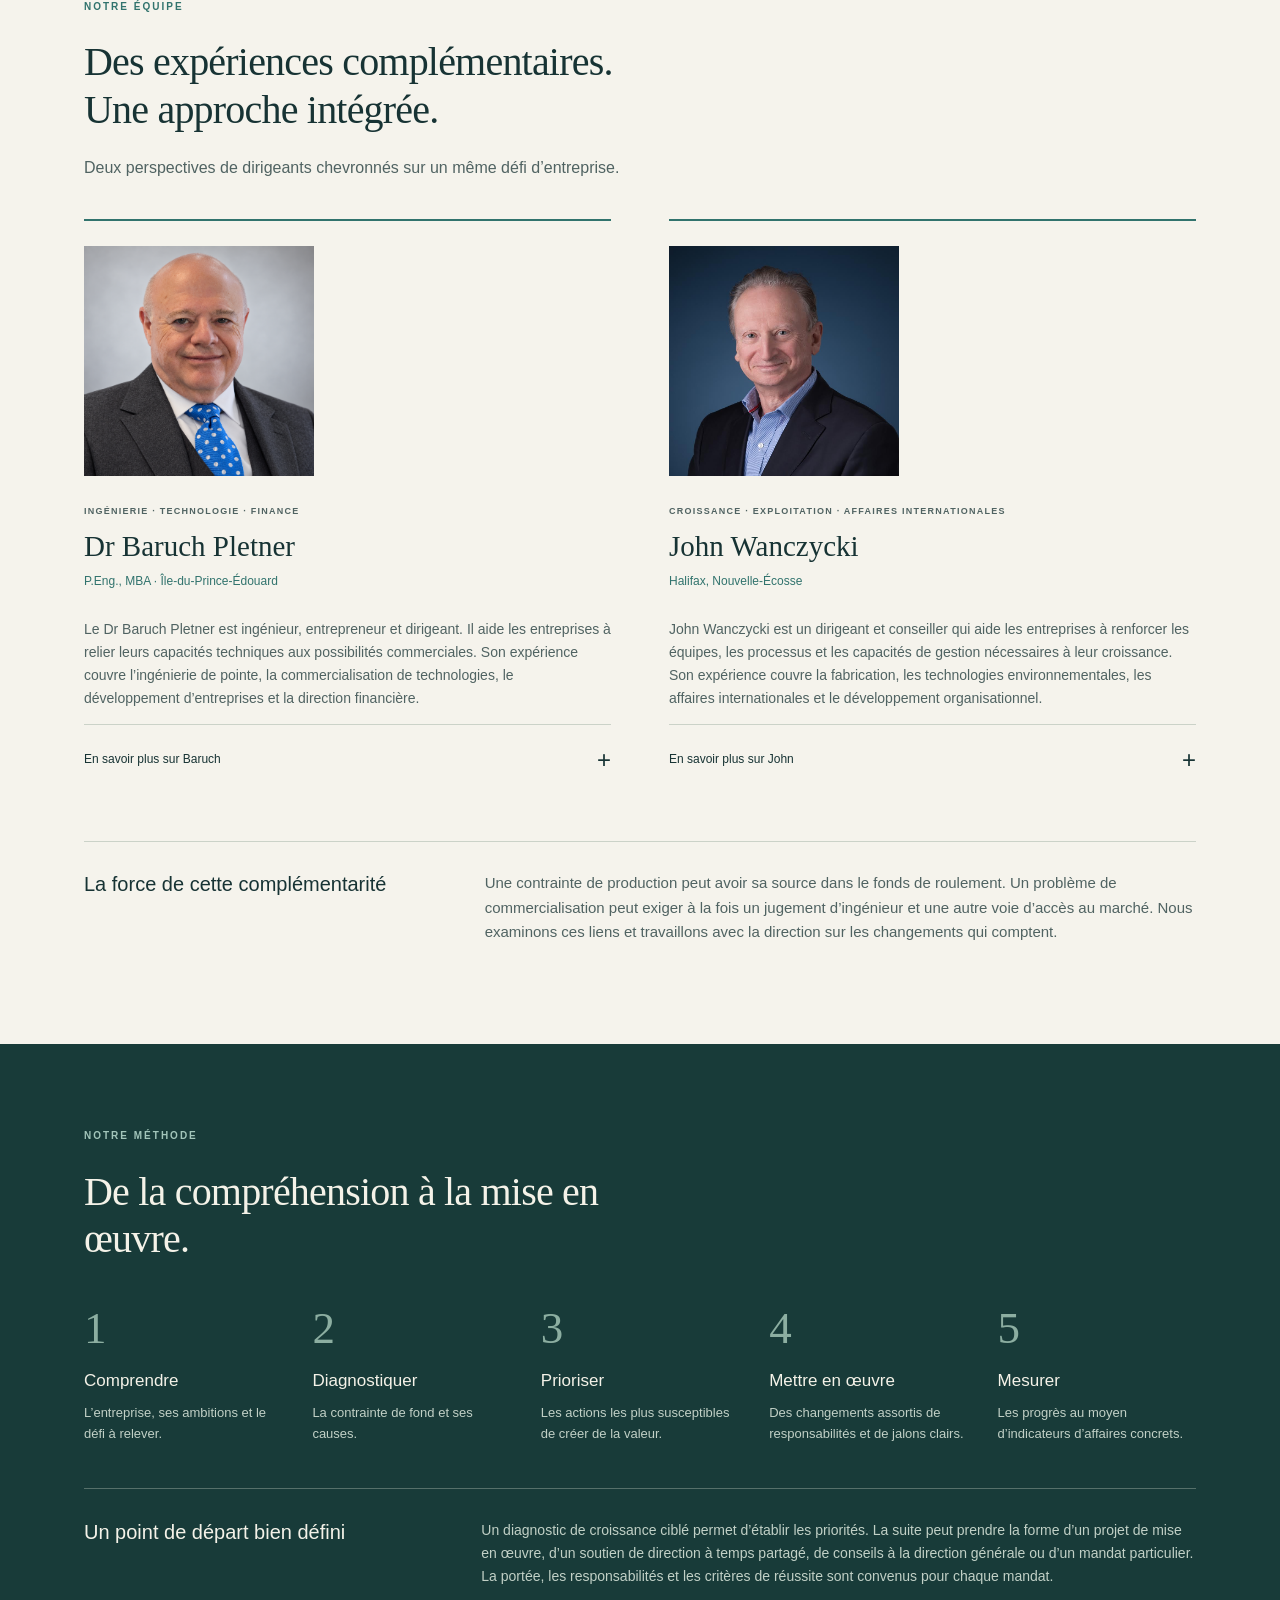
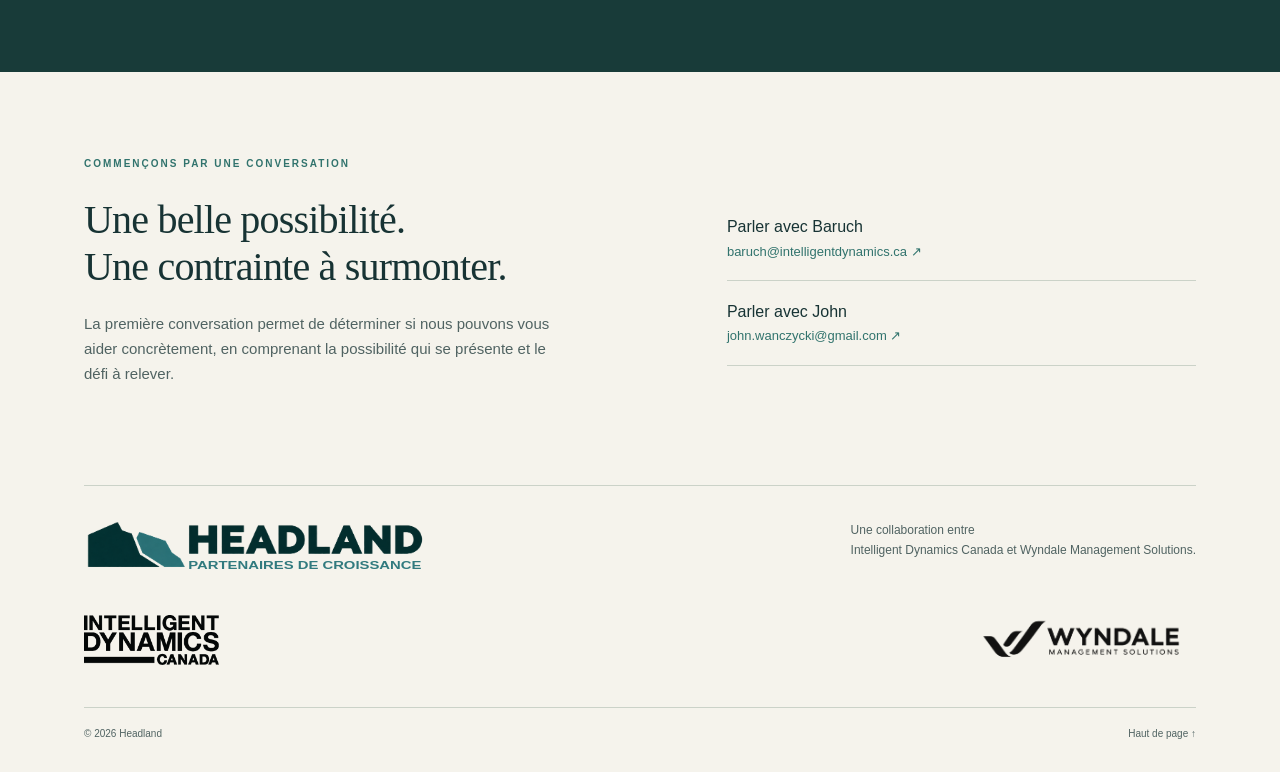
==== commit aaf6d8fb: "Apply John bio placement and French logo tagline revisions" ====
--- a/fr.html
+++ b/fr.html
@@ -1,7 +1,7 @@
 <!doctype html>
-<html lang="fr"><head><meta charset="utf-8"><meta name="viewport" content="width=device-width,initial-scale=1"><meta name="robots" content="index,follow"><title>Headland — Partenaires de votre croissance</title><link rel="stylesheet" href="style.css?v=bilingual1"><meta name="description" content="Headland accompagne les propriétaires et les équipes de direction pour créer de la valeur, renforcer les activités et accélérer la croissance."><meta property="og:title" content="Headland — Partenaires de votre croissance"><meta property="og:description" content="Créer de la valeur. Accélérer la croissance. Une expérience chevronnée en ingénierie, finance, exploitation et affaires internationales."><meta property="og:type" content="website"><meta property="og:url" content="https://headlandpartners.ca/fr.html"><link rel="canonical" href="https://headlandpartners.ca/fr.html"><link rel="alternate" hreflang="en" href="https://headlandpartners.ca/"><link rel="alternate" hreflang="fr" href="https://headlandpartners.ca/fr.html"><link rel="alternate" hreflang="x-default" href="https://headlandpartners.ca/"></head><body>
+<html lang="fr"><head><meta charset="utf-8"><meta name="viewport" content="width=device-width,initial-scale=1"><meta name="robots" content="index,follow"><title>Headland — Partenaires de croissance</title><link rel="stylesheet" href="style.css?v=bilingual1"><meta name="description" content="Headland accompagne les propriétaires et les équipes de direction pour créer de la valeur, renforcer les activités et accélérer la croissance."><meta property="og:title" content="Headland — Partenaires de croissance"><meta property="og:description" content="Créer de la valeur. Accélérer la croissance. Une expérience chevronnée en ingénierie, finance, exploitation et affaires internationales."><meta property="og:type" content="website"><meta property="og:url" content="https://headlandpartners.ca/fr.html"><link rel="canonical" href="https://headlandpartners.ca/fr.html"><link rel="alternate" hreflang="en" href="https://headlandpartners.ca/"><link rel="alternate" hreflang="fr" href="https://headlandpartners.ca/fr.html"><link rel="alternate" hreflang="x-default" href="https://headlandpartners.ca/"></head><body>
 
-<header><div class="language-switch" role="navigation" aria-label="Choisir la langue"><a href="/" lang="en" hreflang="en" ><svg viewBox="0 0 60 30" aria-hidden="true" focusable="false"><clipPath id="uk-clip"><path d="M0 0h60v30H0z"/></clipPath><g clip-path="url(#uk-clip)"><path fill="#012169" d="M0 0h60v30H0z"/><path stroke="#fff" stroke-width="6" d="m0 0 60 30M60 0 0 30"/><path stroke="#c8102e" stroke-width="2" d="m0 0 60 30M60 0 0 30"/><path stroke="#fff" stroke-width="10" d="M30 0v30M0 15h60"/><path stroke="#c8102e" stroke-width="6" d="M30 0v30M0 15h60"/></g></svg><span>English</span></a><a href="/fr.html" lang="fr" hreflang="fr" aria-current="page"><svg viewBox="0 0 45 30" aria-hidden="true" focusable="false"><path fill="#002395" d="M0 0h15v30H0z"/><path fill="#fff" d="M15 0h15v30H15z"/><path fill="#ed2939" d="M30 0h15v30H30z"/></svg><span>Français</span></a></div><a class="brand" href="#home" aria-label="Headland — Accueil"><img src="assets/headland-coast.png?v=partners-in-growth" alt="Headland — Partners in Growth" width="2048" height="768"></a><nav aria-label="Navigation principale"><a href="#approach">Notre approche</a><a href="#services">Nos services</a><a href="#people">Notre équipe</a><a class="navcta" href="#conversation">Parlons-en ↗</a></nav></header>
+<header><div class="language-switch" role="navigation" aria-label="Choisir la langue"><a href="/" lang="en" hreflang="en" ><svg viewBox="0 0 60 30" aria-hidden="true" focusable="false"><clipPath id="uk-clip"><path d="M0 0h60v30H0z"/></clipPath><g clip-path="url(#uk-clip)"><path fill="#012169" d="M0 0h60v30H0z"/><path stroke="#fff" stroke-width="6" d="m0 0 60 30M60 0 0 30"/><path stroke="#c8102e" stroke-width="2" d="m0 0 60 30M60 0 0 30"/><path stroke="#fff" stroke-width="10" d="M30 0v30M0 15h60"/><path stroke="#c8102e" stroke-width="6" d="M30 0v30M0 15h60"/></g></svg><span>English</span></a><a href="/fr.html" lang="fr" hreflang="fr" aria-current="page"><svg viewBox="0 0 45 30" aria-hidden="true" focusable="false"><path fill="#002395" d="M0 0h15v30H0z"/><path fill="#fff" d="M15 0h15v30H15z"/><path fill="#ed2939" d="M30 0h15v30H30z"/></svg><span>Français</span></a></div><a class="brand" href="#home" aria-label="Headland — Accueil"><img src="assets/headland-fr.svg?v=1" alt="Headland — Partenaires de croissance" width="2048" height="768"></a><nav aria-label="Navigation principale"><a href="#approach">Notre approche</a><a href="#services">Nos services</a><a href="#people">Notre équipe</a><a class="navcta" href="#conversation">Parlons-en ↗</a></nav></header>
 <main><section class="hero wrap" id="home"><div class="hero-copy"><p class="eyebrow">L’EXPÉRIENCE AU SERVICE DE RÉSULTATS CONCRETS.</p><h1>Créer de la valeur.<br><em>Accélérer<br>la croissance.</em></h1><p class="lead">La croissance ouvre des possibilités.<br>Elle révèle aussi des contraintes.</p><p>Nous travaillons aux côtés des propriétaires et des équipes de direction pour cerner ce qui freine l’entreprise, établir les priorités et concrétiser les changements nécessaires.</p><a class="button" href="#approach">Définir la prochaine étape <span>↗</span></a></div><div class="hero-partners"><p class="eyebrow">VOS PARTENAIRES DE CROISSANCE</p><div class="partner-pair"><a href="#baruch"><img src="assets/baruch-pletner.png" alt="Dr. Baruch Pletner" width="1254" height="1254"><h2>Dr Baruch Pletner</h2><p>Ingénierie, technologie<br>et finance</p></a><a href="#john"><img src="assets/john-wanczycki.jpg" alt="John Wanczycki" width="835" height="835"><h2>John Wanczycki</h2><p>Exploitation, croissance<br>et affaires internationales</p></a></div><p class="partner-intro">À vos côtés, de la première conversation à la mise en œuvre.</p><a class="meet-partners" href="#people">Faites notre connaissance ↗</a></div></section>
 <section class="questions"><div class="wrap"><p class="eyebrow">TROIS QUESTIONS. UNE ENTREPRISE.</p><div class="question-grid"><article><span>01</span><h2>Où crée-t-on de la valeur — et où en perd-on?</h2></article><article><span>02</span><h2>Qu’est-ce qui freine la croissance?</h2></article><article><span>03</span><h2>Que faut-il changer pour grandir sur des bases solides?</h2></article></div></div></section>
 <section class="wrap section" id="approach"><div class="section-intro"><p class="eyebrow">QUAND LA CROISSANCE SE COMPLEXIFIE</p><h2>Des fondations solides.<br>De nouveaux défis.</h2><p>La demande, la technologie et l’ambition sont peut-être déjà au rendez-vous. Il faut maintenant développer la capacité d’en tirer pleinement parti.</p></div><div class="signals"><article><b>Les possibilités dépassent la capacité.</b><p>La demande augmente, mais les ressources de production, de livraison ou d’ingénierie ne suivent pas.</p></article><article><b>Trop de responsabilités reposent sur la direction générale.</b><p>Les décisions s’accumulent au sommet; les rôles, la délégation et la responsabilisation doivent évoluer.</p></article><article><b>Le chiffre d’affaires augmente. La trésorerie se resserre.</b><p>Les prix, les marges, le fonds de roulement ou l’exécution des projets méritent un examen approfondi.</p></article><article><b>Une bonne technologie ne suffit pas.</b><p>La commercialisation avance lentement, le travail sur mesure se prête mal à la croissance ou les marchés prioritaires restent à préciser.</p></article></div><p class="sector-line">Technologie · Fabrication · Entreprises industrielles · Technologies océaniques et propres · Services à forte intensité de connaissances</p></section>
@@ -13,10 +13,10 @@
 <details><summary><span>05</span><h3>Capacités numériques et IA</h3><i>+</i></summary><div class="detail"><p>Améliorer la productivité et les interactions avec la clientèle grâce à des outils d’IA et à des systèmes numériques soigneusement choisis.</p><ul><li>Priorités d’adoption de l’IA liées à des résultats d’affaires mesurables</li><li>Interactions avec la clientèle et services de conciergerie assistés par l’IA</li><li>Automatisation des processus et amélioration de l’informatique d’entreprise</li><li>Choix technologiques et planification de la mise en œuvre</li></ul><p class="fine">Lorsque des compétences techniques spécialisées sont nécessaires, nous faisons appel à Intelligent Dynamics Canada et à d’autres spécialistes de confiance.</p></div></details>
 <details><summary><span>06</span><h3>Croissance internationale et alliances stratégiques</h3><i>+</i></summary><div class="detail"><p>Saisir les possibilités à l’international lorsqu’elles correspondent à la stratégie et au niveau de préparation opérationnelle de l’entreprise.</p><ul><li>Préparation à l’exportation et priorisation des marchés</li><li>Représentants, distributeurs et partenariats commerciaux</li><li>Besoins en ressources, risques d’entrée sur les marchés et mesures d’atténuation</li><li>Adéquation entre croissance internationale et capacité interne</li></ul></div></details>
 </div><div class="specialists"><b>Des spécialistes, lorsque le mandat l’exige.</b><p>Nous coordonnons les expertises complémentaires en ressources humaines, ingénierie spécialisée, réglementation, qualité, ERP, cybersécurité, droit, fiscalité, financement et fusions-acquisitions, en gardant le cap sur l’objectif d’affaires.</p></div></div></section>
-<section class="wrap section" id="people"><div class="section-intro"><p class="eyebrow">NOTRE ÉQUIPE</p><h2>Des expériences complémentaires.<br>Une approche intégrée.</h2><p>Deux perspectives de dirigeants chevronnés sur un même défi d’entreprise.</p></div><div class="people-grid"><article class="person" id="baruch"><img class="bio-portrait" src="assets/baruch-pletner.png" alt="Dr. Baruch Pletner" width="1254" height="1254" loading="lazy"><p class="eyebrow">INGÉNIERIE · TECHNOLOGIE · FINANCE</p><h3>Dr Baruch Pletner</h3><p class="credentials">P.Eng., MBA · Île-du-Prince-Édouard</p><p>Le Dr Baruch Pletner est ingénieur, entrepreneur et dirigeant. Il aide les entreprises à relier leurs capacités techniques aux possibilités commerciales. Son expérience couvre l’ingénierie de pointe, la commercialisation de technologies, le développement d’entreprises et la direction financière.</p><details><summary>En savoir plus sur Baruch <i>+</i></summary><p>Baruch est titulaire d’un doctorat en génie aérospatial du Technion–Israel Institute of Technology et d’un MBA, avec concentration en comptabilité, de la D’Amore-McKim School of Business de la Northeastern University. Chez Active Control eXperts, une entreprise issue du MIT, il a occupé successivement les fonctions d’ingénieur principal, de gestionnaire principal de programmes et de directeur des applications de lithographie, contribuant tant aux activités techniques qu’au développement commercial. Après l’acquisition de l’entreprise par Cymer, il a poursuivi sa carrière à des postes de direction technique dans le secteur des équipements pour semi-conducteurs.</p><p>Il a ensuite fondé IPTRADE Inc., une entreprise de services d’ingénierie et de technologie destinée au secteur des semi-conducteurs, tout en participant directement au développement. Ses travaux ont contribué à plusieurs brevets portant sur le contrôle des vibrations, la détection et les systèmes piézoélectriques. Il possède plusieurs décennies d’expérience dans l’intégration de la stratégie de propriété intellectuelle au développement et à la commercialisation de produits.</p><p>Depuis son installation au Canada atlantique, Baruch a assumé des responsabilités de direction technologique, de gestion de la R-D et de réalisation de grands projets. Il a contribué au redressement du projet solaire et de stockage par batteries Summerside Sunbank, supervisant un budget d’environ 50 millions de dollars et une organisation de plus de 100 personnes. À titre de directeur de l’exploitation et des finances de Rubber Ring Creative, il a participé au développement de l’entreprise tout en dirigeant ses fonctions opérationnelles et financières.</p><p>Son expérience internationale comprend de nombreux travaux aux États-Unis et au Japon, principalement avec Nikon, ainsi qu’avec Honda R&amp;D, Toshiba, Arakawa et Canon. Par l’entremise d’Intelligent Dynamics Canada, il conjugue pratique de l’ingénierie, conseil technologique de haut niveau et applications concrètes de l’IA à la productivité de l’ingénierie et aux activités d’entreprise.</p><p>Chez Headland, Baruch apporte le regard d’un ingénieur et d’un bâtisseur d’entreprises : évaluer ce qui peut fonctionner, ce qui est viable sur le plan commercial et la façon de mobiliser les ressources nécessaires pour transformer la technologie en valeur durable.</p></details></article><article class="person" id="john"><img class="bio-portrait" src="assets/john-wanczycki.jpg" alt="John Wanczycki" width="835" height="835" loading="lazy"><p class="eyebrow">CROISSANCE · EXPLOITATION · AFFAIRES INTERNATIONALES</p><h3>John Wanczycki</h3><p class="credentials">Halifax, Nouvelle-Écosse</p><p>John Wanczycki est un dirigeant et conseiller qui aide les entreprises à renforcer les équipes, les processus et les capacités de gestion nécessaires à leur croissance. Son expérience couvre la fabrication, les technologies environnementales, les affaires internationales et le développement organisationnel. John parle couramment le français et accompagne ses clients en français comme en anglais.</p><details><summary>En savoir plus sur John <i>+</i></summary><p>De 2016 à 2024, John a été directeur de l’exploitation de Trecan Combustion Limited, un fabricant néo-écossais d’équipements industriels spécialisés destinés aux marchés internationaux. En étroite collaboration avec le chef de la direction et propriétaire, il a accompagné une croissance importante, accru la capacité opérationnelle et renforcé les systèmes de gestion, tout en répondant aux défis d’approvisionnement, de développement des marchés et de transition de la haute direction.</p><p>Son expérience internationale comprend des mandats de haut niveau dans 17 pays sur cinq continents. Conseillant des institutions financières internationales, dont la Banque mondiale, et des gouvernements nationaux, il a contribué à la planification, à l’évaluation ou à la vérification diligente d’initiatives d’une valeur totale supérieure à 400 millions de dollars américains. Ces mandats portaient sur la commercialisation de technologies, les alliances stratégiques, les technologies environnementales, les infrastructures et les grands projets.</p><p>Il a auparavant été vice-président au développement international de l’Ontario Centre for Environmental Technology Advancement, ainsi que président du conseil et président de l’Environmental Services Association of Nova Scotia and the Maritimes. Ses travaux en stratégie et en politiques publiques à Ottawa et à Washington lui ont également permis d’approfondir sa compréhension des programmes gouvernementaux et des moyens d’obtenir du soutien à la croissance des entreprises.</p><p>John accompagne des entreprises technologiques comme mentor au Creative Destruction Lab–Atlantic de l’Université Dalhousie, siège au conseil d’administration du Scotia Festival of Music et contribue au comité des politiques gouvernementales de la Chambre de commerce d’Halifax.</p><p>Il a donné des conférences en gestion internationale dans des programmes de maîtrise nord-américains et à l’Académie chinoise des sciences.</p><p>Chez Headland, John apporte une perspective de dirigeant opérationnel : cerner les freins au progrès, relier la stratégie à l’exécution quotidienne et aider les propriétaires et les équipes de direction à développer leur capacité pour la prochaine étape de croissance.</p></details></article></div><div class="combination"><h3>La force de cette complémentarité</h3><p>Une contrainte de production peut avoir sa source dans le fonds de roulement. Un problème de commercialisation peut exiger à la fois un jugement d’ingénieur et une autre voie d’accès au marché. Nous examinons ces liens et travaillons avec la direction sur les changements qui comptent.</p></div></section>
+<section class="wrap section" id="people"><div class="section-intro"><p class="eyebrow">NOTRE ÉQUIPE</p><h2>Des expériences complémentaires.<br>Une approche intégrée.</h2><p>Deux perspectives de dirigeants chevronnés sur un même défi d’entreprise.</p></div><div class="people-grid"><article class="person" id="baruch"><img class="bio-portrait" src="assets/baruch-pletner.png" alt="Dr. Baruch Pletner" width="1254" height="1254" loading="lazy"><p class="eyebrow">INGÉNIERIE · TECHNOLOGIE · FINANCE</p><h3>Dr Baruch Pletner</h3><p class="credentials">P.Eng., MBA · Île-du-Prince-Édouard</p><p>Le Dr Baruch Pletner est ingénieur, entrepreneur et dirigeant. Il aide les entreprises à relier leurs capacités techniques aux possibilités commerciales. Son expérience couvre l’ingénierie de pointe, la commercialisation de technologies, le développement d’entreprises et la direction financière.</p><details><summary>En savoir plus sur Baruch <i>+</i></summary><p>Baruch est titulaire d’un doctorat en génie aérospatial du Technion–Israel Institute of Technology et d’un MBA, avec concentration en comptabilité, de la D’Amore-McKim School of Business de la Northeastern University. Chez Active Control eXperts, une entreprise issue du MIT, il a occupé successivement les fonctions d’ingénieur principal, de gestionnaire principal de programmes et de directeur des applications de lithographie, contribuant tant aux activités techniques qu’au développement commercial. Après l’acquisition de l’entreprise par Cymer, il a poursuivi sa carrière à des postes de direction technique dans le secteur des équipements pour semi-conducteurs.</p><p>Il a ensuite fondé IPTRADE Inc., une entreprise de services d’ingénierie et de technologie destinée au secteur des semi-conducteurs, tout en participant directement au développement. Ses travaux ont contribué à plusieurs brevets portant sur le contrôle des vibrations, la détection et les systèmes piézoélectriques. Il possède plusieurs décennies d’expérience dans l’intégration de la stratégie de propriété intellectuelle au développement et à la commercialisation de produits.</p><p>Depuis son installation au Canada atlantique, Baruch a assumé des responsabilités de direction technologique, de gestion de la R-D et de réalisation de grands projets. Il a contribué au redressement du projet solaire et de stockage par batteries Summerside Sunbank, supervisant un budget d’environ 50 millions de dollars et une organisation de plus de 100 personnes. À titre de directeur de l’exploitation et des finances de Rubber Ring Creative, il a participé au développement de l’entreprise tout en dirigeant ses fonctions opérationnelles et financières.</p><p>Son expérience internationale comprend de nombreux travaux aux États-Unis et au Japon, principalement avec Nikon, ainsi qu’avec Honda R&amp;D, Toshiba, Arakawa et Canon. Par l’entremise d’Intelligent Dynamics Canada, il conjugue pratique de l’ingénierie, conseil technologique de haut niveau et applications concrètes de l’IA à la productivité de l’ingénierie et aux activités d’entreprise.</p><p>Chez Headland, Baruch apporte le regard d’un ingénieur et d’un bâtisseur d’entreprises : évaluer ce qui peut fonctionner, ce qui est viable sur le plan commercial et la façon de mobiliser les ressources nécessaires pour transformer la technologie en valeur durable.</p></details></article><article class="person" id="john"><img class="bio-portrait" src="assets/john-wanczycki.jpg" alt="John Wanczycki" width="835" height="835" loading="lazy"><p class="eyebrow">CROISSANCE · EXPLOITATION · AFFAIRES INTERNATIONALES</p><h3>John Wanczycki</h3><p class="credentials">Halifax, Nouvelle-Écosse</p><p>John Wanczycki est un dirigeant et conseiller qui aide les entreprises à renforcer les équipes, les processus et les capacités de gestion nécessaires à leur croissance. Son expérience couvre la fabrication, les technologies environnementales, les affaires internationales et le développement organisationnel.</p><details><summary>En savoir plus sur John <i>+</i></summary><p>De 2016 à 2024, John a été directeur de l’exploitation de Trecan Combustion Limited, un fabricant néo-écossais d’équipements industriels spécialisés destinés aux marchés internationaux. En étroite collaboration avec le chef de la direction et propriétaire, il a accompagné une croissance importante, accru la capacité opérationnelle et renforcé les systèmes de gestion, tout en répondant aux défis d’approvisionnement, de développement des marchés et de transition de la haute direction.</p><p>Son expérience internationale comprend des mandats de haut niveau dans 17 pays sur cinq continents. Conseillant des institutions financières internationales, dont la Banque mondiale, et des gouvernements nationaux, il a contribué à la planification, à l’évaluation ou à la vérification diligente d’initiatives d’une valeur totale supérieure à 400 millions de dollars américains. Ces mandats portaient sur la commercialisation de technologies, les alliances stratégiques, les technologies environnementales, les infrastructures et les grands projets.</p><p>Il a auparavant été vice-président au développement international de l’Ontario Centre for Environmental Technology Advancement, ainsi que président du conseil et président de l’Environmental Services Association of Nova Scotia and the Maritimes. Ses travaux en stratégie et en politiques publiques à Ottawa et à Washington lui ont également permis d’approfondir sa compréhension des programmes gouvernementaux et des moyens d’obtenir du soutien à la croissance des entreprises.</p><p>John accompagne des entreprises technologiques comme mentor au Creative Destruction Lab–Atlantic de l’Université Dalhousie, siège au conseil d’administration du Scotia Festival of Music et contribue au comité des politiques gouvernementales de la Chambre de commerce d’Halifax.</p><p>Il a donné des conférences en gestion internationale dans des programmes de maîtrise nord-américains et à l’Académie chinoise des sciences. John parle couramment l’anglais et le français.</p><p>Chez Headland, John apporte une perspective de dirigeant opérationnel : cerner les freins au progrès, relier la stratégie à l’exécution quotidienne et aider les propriétaires et les équipes de direction à développer leur capacité pour la prochaine étape de croissance.</p></details></article></div><div class="combination"><h3>La force de cette complémentarité</h3><p>Une contrainte de production peut avoir sa source dans le fonds de roulement. Un problème de commercialisation peut exiger à la fois un jugement d’ingénieur et une autre voie d’accès au marché. Nous examinons ces liens et travaillons avec la direction sur les changements qui comptent.</p></div></section>
 <section class="method"><div class="wrap section"><p class="eyebrow">NOTRE MÉTHODE</p><h2>De la compréhension à la mise en œuvre.</h2><div class="steps"><article><span>1</span><h3>Comprendre</h3><p>L’entreprise, ses ambitions et le défi à relever.</p></article><article><span>2</span><h3>Diagnostiquer</h3><p>La contrainte de fond et ses causes.</p></article><article><span>3</span><h3>Prioriser</h3><p>Les actions les plus susceptibles de créer de la valeur.</p></article><article><span>4</span><h3>Mettre en œuvre</h3><p>Des changements assortis de responsabilités et de jalons clairs.</p></article><article><span>5</span><h3>Mesurer</h3><p>Les progrès au moyen d’indicateurs d’affaires concrets.</p></article></div><div class="engagements"><h3>Un point de départ bien défini</h3><p>Un diagnostic de croissance ciblé permet d’établir les priorités. La suite peut prendre la forme d’un projet de mise en œuvre, d’un soutien de direction à temps partagé, de conseils à la direction générale ou d’un mandat particulier. La portée, les responsabilités et les critères de réussite sont convenus pour chaque mandat.</p></div></div></section>
 <section class="wrap section contact" id="conversation"><div><p class="eyebrow">COMMENÇONS PAR UNE CONVERSATION</p><h2>Une belle possibilité.<br>Une contrainte à surmonter.</h2><p>La première conversation permet de déterminer si nous pouvons vous aider concrètement, en comprenant la possibilité qui se présente et le défi à relever.</p></div><div class="contact-options"><a href="mailto:baruch@intelligentdynamics.ca"><strong>Parler avec Baruch</strong><span>baruch@intelligentdynamics.ca ↗</span></a><a href="mailto:john.wanczycki@gmail.com"><strong>Parler avec John</strong><span>john.wanczycki@gmail.com ↗</span></a></div></section></main>
-<footer class="wrap"><div class="footer-top"><div class="brand"><img src="assets/headland-coast.png?v=partners-in-growth" alt="Headland — Partners in Growth" width="2048" height="768"></div><p>Une collaboration entre<br>Intelligent Dynamics Canada et Wyndale Management Solutions.</p></div><div class="partner-logos"><img src="assets/idc.png" alt="Intelligent Dynamics Canada"><img src="assets/wyndale.png" alt="Wyndale Management Solutions"></div><div class="footer-bottom"><span>© 2026 Headland</span><a href="#home">Haut de page ↑</a></div></footer>
+<footer class="wrap"><div class="footer-top"><div class="brand"><img src="assets/headland-fr.svg?v=1" alt="Headland — Partenaires de croissance" width="2048" height="768"></div><p>Une collaboration entre<br>Intelligent Dynamics Canada et Wyndale Management Solutions.</p></div><div class="partner-logos"><img src="assets/idc.png" alt="Intelligent Dynamics Canada"><img src="assets/wyndale.png" alt="Wyndale Management Solutions"></div><div class="footer-bottom"><span>© 2026 Headland</span><a href="#home">Haut de page ↑</a></div></footer>
 <script src="language.js?v=1" defer></script></body></html>
 
 
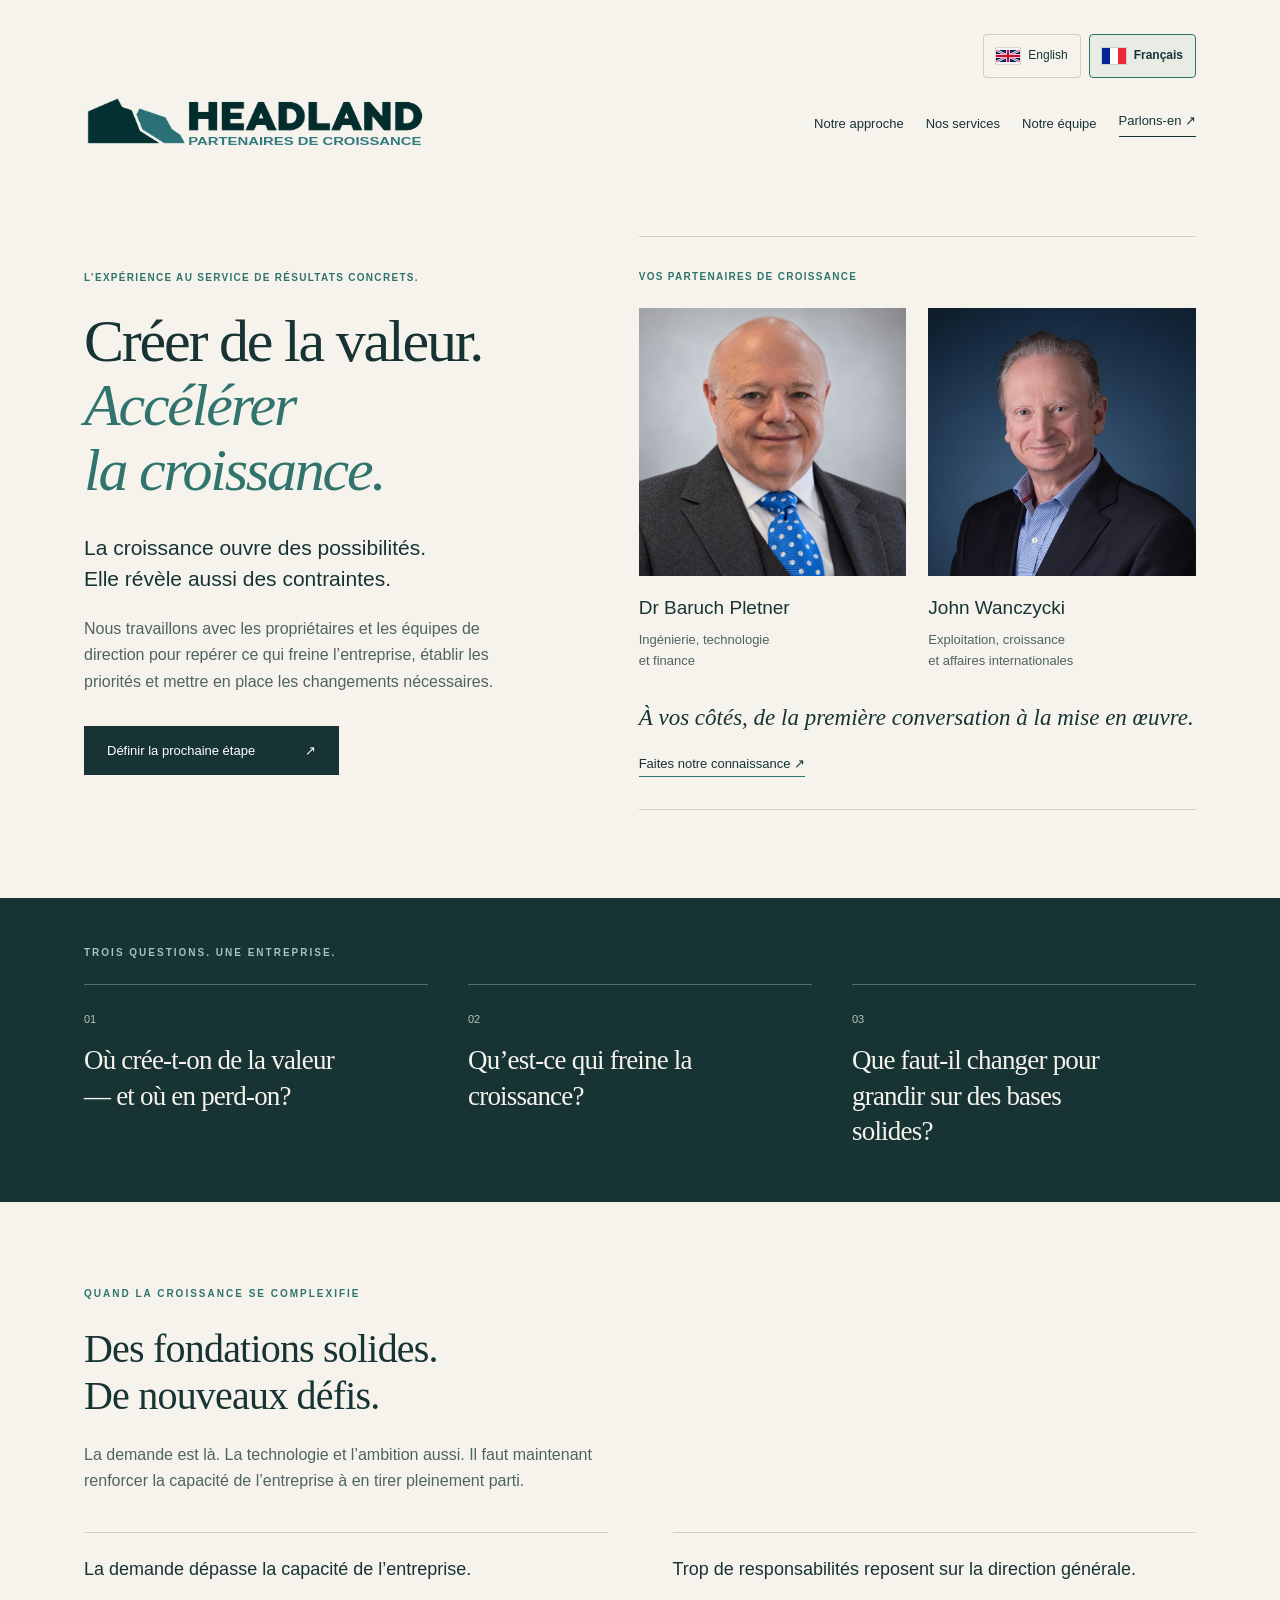
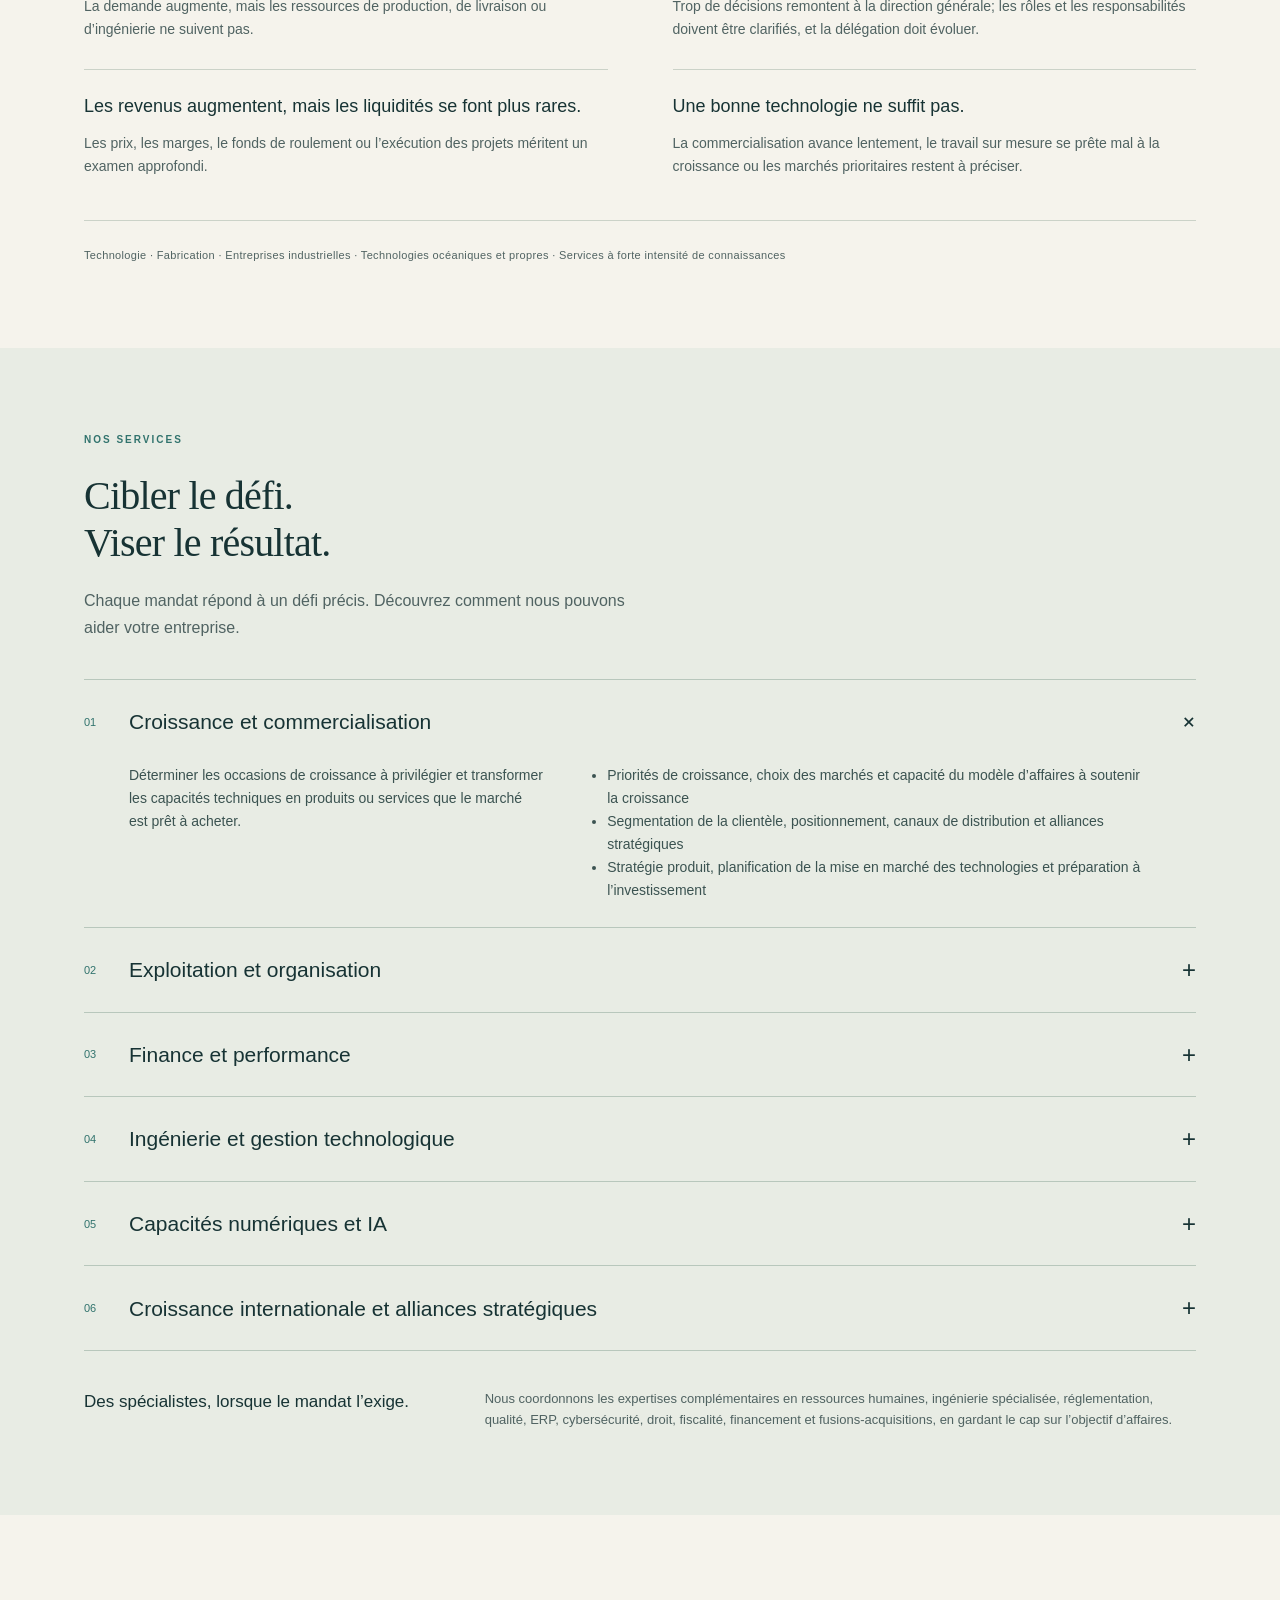
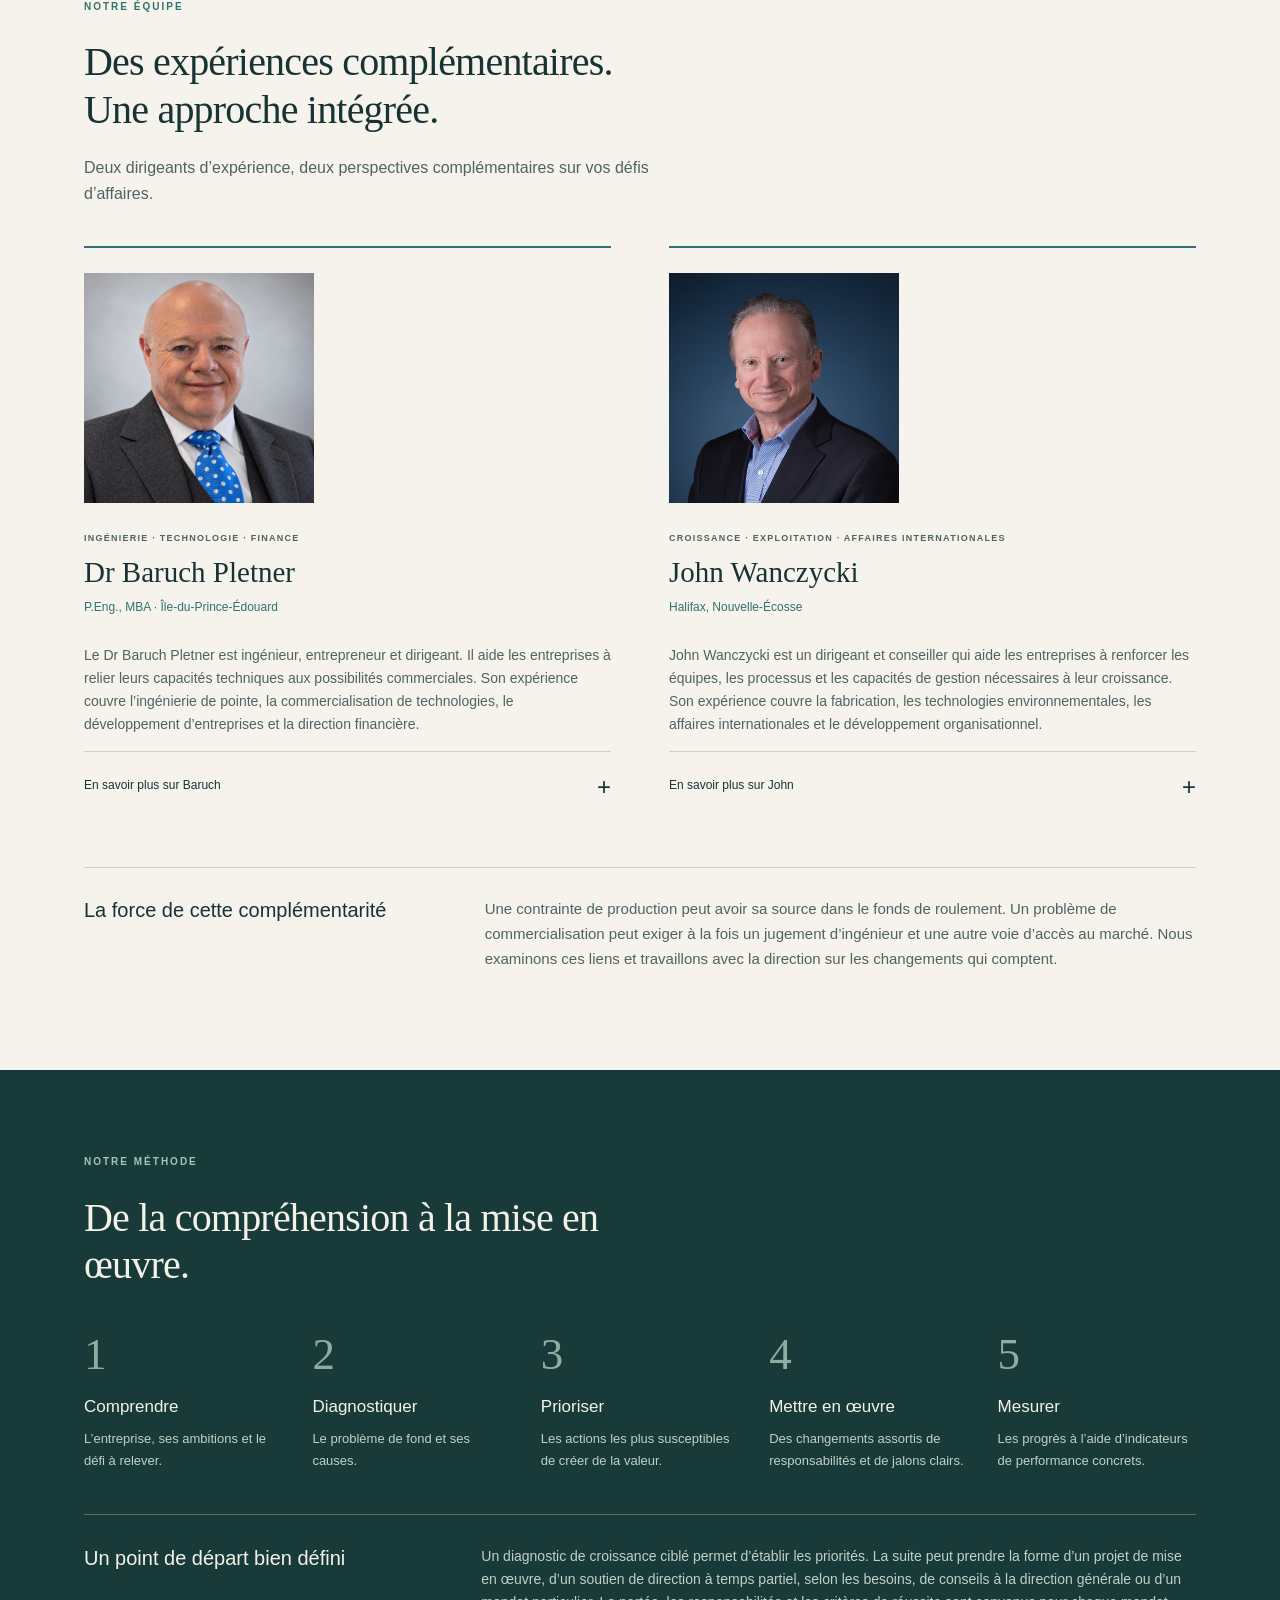
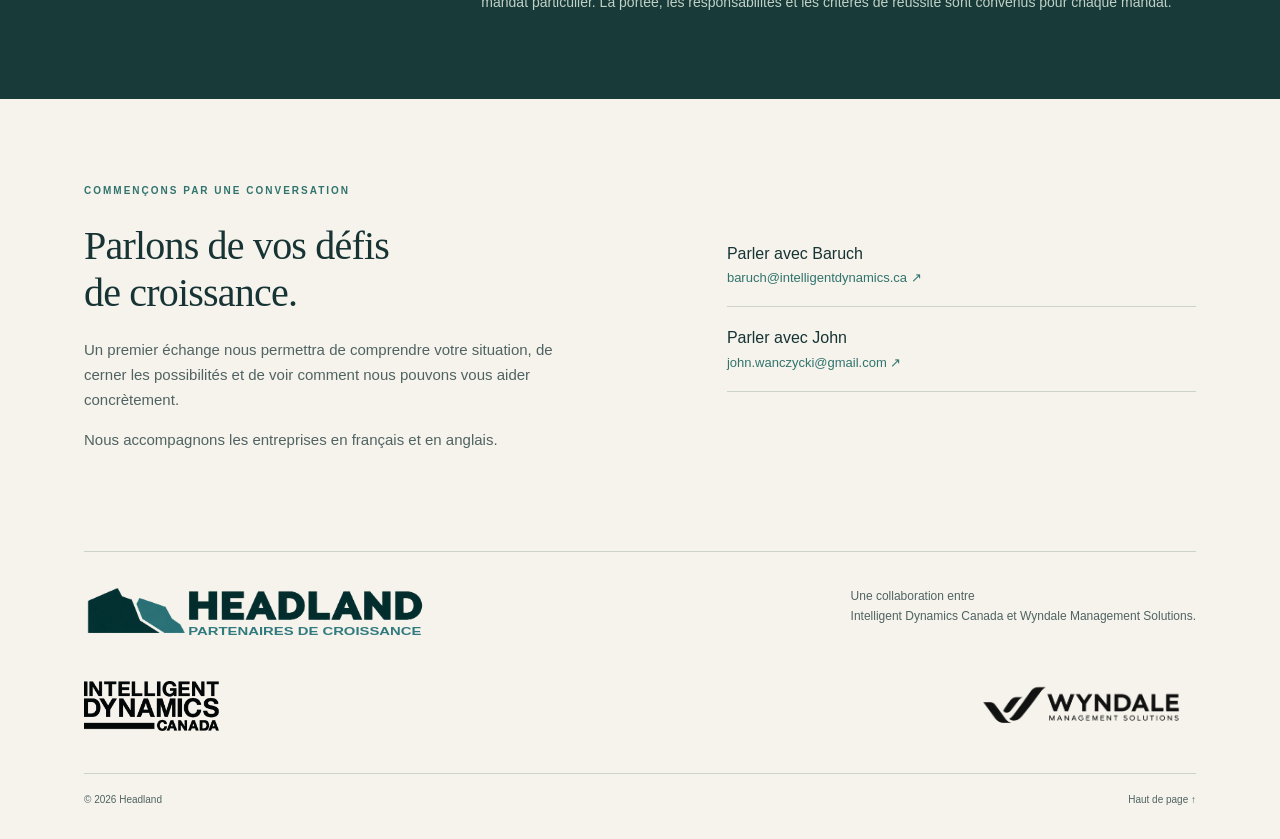
==== commit 5db0100b: "Refine French copy for Quebec business audiences" ====
--- a/fr.html
+++ b/fr.html
@@ -2,20 +2,20 @@
 <html lang="fr"><head><meta charset="utf-8"><meta name="viewport" content="width=device-width,initial-scale=1"><meta name="robots" content="index,follow"><title>Headland — Partenaires de croissance</title><link rel="stylesheet" href="style.css?v=bilingual1"><meta name="description" content="Headland accompagne les propriétaires et les équipes de direction pour créer de la valeur, renforcer les activités et accélérer la croissance."><meta property="og:title" content="Headland — Partenaires de croissance"><meta property="og:description" content="Créer de la valeur. Accélérer la croissance. Une expérience chevronnée en ingénierie, finance, exploitation et affaires internationales."><meta property="og:type" content="website"><meta property="og:url" content="https://headlandpartners.ca/fr.html"><link rel="canonical" href="https://headlandpartners.ca/fr.html"><link rel="alternate" hreflang="en" href="https://headlandpartners.ca/"><link rel="alternate" hreflang="fr" href="https://headlandpartners.ca/fr.html"><link rel="alternate" hreflang="x-default" href="https://headlandpartners.ca/"></head><body>
 
 <header><div class="language-switch" role="navigation" aria-label="Choisir la langue"><a href="/" lang="en" hreflang="en" ><svg viewBox="0 0 60 30" aria-hidden="true" focusable="false"><clipPath id="uk-clip"><path d="M0 0h60v30H0z"/></clipPath><g clip-path="url(#uk-clip)"><path fill="#012169" d="M0 0h60v30H0z"/><path stroke="#fff" stroke-width="6" d="m0 0 60 30M60 0 0 30"/><path stroke="#c8102e" stroke-width="2" d="m0 0 60 30M60 0 0 30"/><path stroke="#fff" stroke-width="10" d="M30 0v30M0 15h60"/><path stroke="#c8102e" stroke-width="6" d="M30 0v30M0 15h60"/></g></svg><span>English</span></a><a href="/fr.html" lang="fr" hreflang="fr" aria-current="page"><svg viewBox="0 0 45 30" aria-hidden="true" focusable="false"><path fill="#002395" d="M0 0h15v30H0z"/><path fill="#fff" d="M15 0h15v30H15z"/><path fill="#ed2939" d="M30 0h15v30H30z"/></svg><span>Français</span></a></div><a class="brand" href="#home" aria-label="Headland — Accueil"><img src="assets/headland-fr.svg?v=1" alt="Headland — Partenaires de croissance" width="2048" height="768"></a><nav aria-label="Navigation principale"><a href="#approach">Notre approche</a><a href="#services">Nos services</a><a href="#people">Notre équipe</a><a class="navcta" href="#conversation">Parlons-en ↗</a></nav></header>
-<main><section class="hero wrap" id="home"><div class="hero-copy"><p class="eyebrow">L’EXPÉRIENCE AU SERVICE DE RÉSULTATS CONCRETS.</p><h1>Créer de la valeur.<br><em>Accélérer<br>la croissance.</em></h1><p class="lead">La croissance ouvre des possibilités.<br>Elle révèle aussi des contraintes.</p><p>Nous travaillons aux côtés des propriétaires et des équipes de direction pour cerner ce qui freine l’entreprise, établir les priorités et concrétiser les changements nécessaires.</p><a class="button" href="#approach">Définir la prochaine étape <span>↗</span></a></div><div class="hero-partners"><p class="eyebrow">VOS PARTENAIRES DE CROISSANCE</p><div class="partner-pair"><a href="#baruch"><img src="assets/baruch-pletner.png" alt="Dr. Baruch Pletner" width="1254" height="1254"><h2>Dr Baruch Pletner</h2><p>Ingénierie, technologie<br>et finance</p></a><a href="#john"><img src="assets/john-wanczycki.jpg" alt="John Wanczycki" width="835" height="835"><h2>John Wanczycki</h2><p>Exploitation, croissance<br>et affaires internationales</p></a></div><p class="partner-intro">À vos côtés, de la première conversation à la mise en œuvre.</p><a class="meet-partners" href="#people">Faites notre connaissance ↗</a></div></section>
+<main><section class="hero wrap" id="home"><div class="hero-copy"><p class="eyebrow">L’EXPÉRIENCE AU SERVICE DE RÉSULTATS CONCRETS.</p><h1>Créer de la valeur.<br><em>Accélérer<br>la croissance.</em></h1><p class="lead">La croissance ouvre des possibilités.<br>Elle révèle aussi des contraintes.</p><p>Nous travaillons avec les propriétaires et les équipes de direction pour repérer ce qui freine l’entreprise, établir les priorités et mettre en place les changements nécessaires.</p><a class="button" href="#approach">Définir la prochaine étape <span>↗</span></a></div><div class="hero-partners"><p class="eyebrow">VOS PARTENAIRES DE CROISSANCE</p><div class="partner-pair"><a href="#baruch"><img src="assets/baruch-pletner.png" alt="Dr. Baruch Pletner" width="1254" height="1254"><h2>Dr Baruch Pletner</h2><p>Ingénierie, technologie<br>et finance</p></a><a href="#john"><img src="assets/john-wanczycki.jpg" alt="John Wanczycki" width="835" height="835"><h2>John Wanczycki</h2><p>Exploitation, croissance<br>et affaires internationales</p></a></div><p class="partner-intro">À vos côtés, de la première conversation à la mise en œuvre.</p><a class="meet-partners" href="#people">Faites notre connaissance ↗</a></div></section>
 <section class="questions"><div class="wrap"><p class="eyebrow">TROIS QUESTIONS. UNE ENTREPRISE.</p><div class="question-grid"><article><span>01</span><h2>Où crée-t-on de la valeur — et où en perd-on?</h2></article><article><span>02</span><h2>Qu’est-ce qui freine la croissance?</h2></article><article><span>03</span><h2>Que faut-il changer pour grandir sur des bases solides?</h2></article></div></div></section>
-<section class="wrap section" id="approach"><div class="section-intro"><p class="eyebrow">QUAND LA CROISSANCE SE COMPLEXIFIE</p><h2>Des fondations solides.<br>De nouveaux défis.</h2><p>La demande, la technologie et l’ambition sont peut-être déjà au rendez-vous. Il faut maintenant développer la capacité d’en tirer pleinement parti.</p></div><div class="signals"><article><b>Les possibilités dépassent la capacité.</b><p>La demande augmente, mais les ressources de production, de livraison ou d’ingénierie ne suivent pas.</p></article><article><b>Trop de responsabilités reposent sur la direction générale.</b><p>Les décisions s’accumulent au sommet; les rôles, la délégation et la responsabilisation doivent évoluer.</p></article><article><b>Le chiffre d’affaires augmente. La trésorerie se resserre.</b><p>Les prix, les marges, le fonds de roulement ou l’exécution des projets méritent un examen approfondi.</p></article><article><b>Une bonne technologie ne suffit pas.</b><p>La commercialisation avance lentement, le travail sur mesure se prête mal à la croissance ou les marchés prioritaires restent à préciser.</p></article></div><p class="sector-line">Technologie · Fabrication · Entreprises industrielles · Technologies océaniques et propres · Services à forte intensité de connaissances</p></section>
-<section class="service-section" id="services"><div class="wrap section"><div class="section-intro"><p class="eyebrow">NOS SERVICES</p><h2>Cibler le défi.<br>Viser le résultat.</h2><p>Chaque mandat répond à un défi précis du client. Découvrez les domaines dans lesquels nous pouvons contribuer.</p></div><div class="services">
-<details open><summary><span>01</span><h3>Croissance et commercialisation</h3><i>+</i></summary><div class="detail"><p>Choisir les possibilités qui méritent d’être poursuivies et transformer les capacités techniques en une offre commercialement viable.</p><ul><li>Priorités de croissance, choix des marchés et capacité du modèle d’affaires à soutenir la croissance</li><li>Segmentation de la clientèle, positionnement, canaux de distribution et alliances stratégiques</li><li>Stratégie produit, planification de la mise en marché des technologies et préparation à l’investissement</li></ul></div></details>
-<details><summary><span>02</span><h3>Exploitation et organisation</h3><i>+</i></summary><div class="detail"><p>Développer la capacité opérationnelle et la structure de gestion nécessaires à la prochaine étape.</p><ul><li>Capacité, processus de travail, productivité et exécution des projets</li><li>Rôles, responsabilisation, délégation et systèmes de gestion</li><li>Capacité de leadership, planification de la relève et mise en œuvre du changement</li><li>Priorités de la chaîne d’approvisionnement et besoins d’affaires liés aux progiciels de gestion intégrés (ERP)</li></ul></div></details>
-<details><summary><span>03</span><h3>Finance et performance</h3><i>+</i></summary><div class="detail"><p>Relier les décisions de croissance à la trésorerie, aux marges et aux ressources nécessaires à leur réalisation.</p><ul><li>Flux de trésorerie, fonds de roulement, tarification et analyse des marges</li><li>Modèles financiers, affectation du capital et décisions d’investissement</li><li>Indicateurs de performance et information de gestion</li><li>Programmes gouvernementaux de soutien à la croissance et préparation au financement</li></ul></div></details>
-<details><summary><span>04</span><h3>Ingénierie et gestion technologique</h3><i>+</i></summary><div class="detail"><p>Apporter un jugement technique chevronné aux décisions d’ingénierie, à la réalisation des projets et à la planification des ressources.</p><ul><li>Conception en ingénierie et résolution de problèmes techniques</li><li>Direction de la R-D, feuilles de route technologiques et vérification diligente technique</li><li>Capacité d’ingénierie, supervision de projets critiques et développement de produits</li><li>Productivité de l’ingénierie grâce à l’IA, en accord avec les priorités d’affaires</li><li>Priorités de propriété intellectuelle, protection et stratégie de licences</li><li>Apports commerciaux et techniques aux conseillers spécialisés en propriété intellectuelle</li></ul><p class="fine">Notre accompagnement en propriété intellectuelle porte sur la stratégie d’affaires et technologique. Les avis juridiques, les procédures de demande de brevet et la rédaction juridique sont confiés à des professionnels externes qualifiés.</p></div></details>
-<details><summary><span>05</span><h3>Capacités numériques et IA</h3><i>+</i></summary><div class="detail"><p>Améliorer la productivité et les interactions avec la clientèle grâce à des outils d’IA et à des systèmes numériques soigneusement choisis.</p><ul><li>Priorités d’adoption de l’IA liées à des résultats d’affaires mesurables</li><li>Interactions avec la clientèle et services de conciergerie assistés par l’IA</li><li>Automatisation des processus et amélioration de l’informatique d’entreprise</li><li>Choix technologiques et planification de la mise en œuvre</li></ul><p class="fine">Lorsque des compétences techniques spécialisées sont nécessaires, nous faisons appel à Intelligent Dynamics Canada et à d’autres spécialistes de confiance.</p></div></details>
-<details><summary><span>06</span><h3>Croissance internationale et alliances stratégiques</h3><i>+</i></summary><div class="detail"><p>Saisir les possibilités à l’international lorsqu’elles correspondent à la stratégie et au niveau de préparation opérationnelle de l’entreprise.</p><ul><li>Préparation à l’exportation et priorisation des marchés</li><li>Représentants, distributeurs et partenariats commerciaux</li><li>Besoins en ressources, risques d’entrée sur les marchés et mesures d’atténuation</li><li>Adéquation entre croissance internationale et capacité interne</li></ul></div></details>
+<section class="wrap section" id="approach"><div class="section-intro"><p class="eyebrow">QUAND LA CROISSANCE SE COMPLEXIFIE</p><h2>Des fondations solides.<br>De nouveaux défis.</h2><p>La demande est là. La technologie et l’ambition aussi. Il faut maintenant renforcer la capacité de l’entreprise à en tirer pleinement parti.</p></div><div class="signals"><article><b>La demande dépasse la capacité de l’entreprise.</b><p>La demande augmente, mais les ressources de production, de livraison ou d’ingénierie ne suivent pas.</p></article><article><b>Trop de responsabilités reposent sur la direction générale.</b><p>Trop de décisions remontent à la direction générale; les rôles et les responsabilités doivent être clarifiés, et la délégation doit évoluer.</p></article><article><b>Les revenus augmentent, mais les liquidités se font plus rares.</b><p>Les prix, les marges, le fonds de roulement ou l’exécution des projets méritent un examen approfondi.</p></article><article><b>Une bonne technologie ne suffit pas.</b><p>La commercialisation avance lentement, le travail sur mesure se prête mal à la croissance ou les marchés prioritaires restent à préciser.</p></article></div><p class="sector-line">Technologie · Fabrication · Entreprises industrielles · Technologies océaniques et propres · Services à forte intensité de connaissances</p></section>
+<section class="service-section" id="services"><div class="wrap section"><div class="section-intro"><p class="eyebrow">NOS SERVICES</p><h2>Cibler le défi.<br>Viser le résultat.</h2><p>Chaque mandat répond à un défi précis. Découvrez comment nous pouvons aider votre entreprise.</p></div><div class="services">
+<details open><summary><span>01</span><h3>Croissance et commercialisation</h3><i>+</i></summary><div class="detail"><p>Déterminer les occasions de croissance à privilégier et transformer les capacités techniques en produits ou services que le marché est prêt à acheter.</p><ul><li>Priorités de croissance, choix des marchés et capacité du modèle d’affaires à soutenir la croissance</li><li>Segmentation de la clientèle, positionnement, canaux de distribution et alliances stratégiques</li><li>Stratégie produit, planification de la mise en marché des technologies et préparation à l’investissement</li></ul></div></details>
+<details><summary><span>02</span><h3>Exploitation et organisation</h3><i>+</i></summary><div class="detail"><p>Renforcer les opérations et la structure de gestion pour soutenir la prochaine étape de croissance.</p><ul><li>Capacité, processus de travail, productivité et exécution des projets</li><li>Clarification des rôles et des responsabilités, délégation et systèmes de gestion</li><li>Capacité de leadership, planification de la relève et mise en œuvre du changement</li><li>Priorités de la chaîne d’approvisionnement et besoins d’affaires liés aux systèmes de gestion intégrés (ERP)</li></ul></div></details>
+<details><summary><span>03</span><h3>Finance et performance</h3><i>+</i></summary><div class="detail"><p>Prendre des décisions de croissance en tenant compte des liquidités, des marges et des ressources nécessaires pour passer à l’action.</p><ul><li>Flux de trésorerie, fonds de roulement, tarification et analyse des marges</li><li>Modèles financiers, affectation du capital et décisions d’investissement</li><li>Indicateurs de performance et information de gestion</li><li>Programmes gouvernementaux de soutien à la croissance et préparation au financement</li></ul></div></details>
+<details><summary><span>04</span><h3>Ingénierie et gestion technologique</h3><i>+</i></summary><div class="detail"><p>Mettre une solide expérience technique au service des décisions d’ingénierie, de la réalisation des projets et de la planification des ressources.</p><ul><li>Conception en ingénierie et résolution de problèmes techniques</li><li>Direction de la R-D, feuilles de route technologiques et vérification diligente technique</li><li>Capacité d’ingénierie, supervision de projets critiques et développement de produits</li><li>Productivité de l’ingénierie grâce à l’IA, en accord avec les priorités d’affaires</li><li>Priorités de propriété intellectuelle, protection et stratégie de licences</li><li>Apports commerciaux et techniques aux conseillers spécialisés en propriété intellectuelle</li></ul><p class="fine">Notre accompagnement en propriété intellectuelle porte sur la stratégie d’affaires et technologique. Les avis juridiques, les procédures de demande de brevet et la rédaction juridique sont confiés à des professionnels externes qualifiés.</p></div></details>
+<details><summary><span>05</span><h3>Capacités numériques et IA</h3><i>+</i></summary><div class="detail"><p>Améliorer la productivité et le service à la clientèle grâce à des outils d’IA et à des solutions numériques bien choisies.</p><ul><li>Priorités d’adoption de l’IA liées à des résultats d’affaires mesurables</li><li>Interactions avec la clientèle et services de conciergerie assistés par l’IA</li><li>Automatisation des processus et amélioration de l’informatique d’entreprise</li><li>Choix technologiques et planification de la mise en œuvre</li></ul><p class="fine">Lorsque des compétences techniques spécialisées sont nécessaires, nous faisons appel à Intelligent Dynamics Canada et à d’autres spécialistes de confiance.</p></div></details>
+<details><summary><span>06</span><h3>Croissance internationale et alliances stratégiques</h3><i>+</i></summary><div class="detail"><p>Développer les marchés internationaux lorsque la stratégie et les capacités de l’entreprise le permettent.</p><ul><li>Préparation à l’exportation et priorisation des marchés</li><li>Représentants, distributeurs et partenariats commerciaux</li><li>Besoins en ressources, risques d’entrée sur les marchés et mesures d’atténuation</li><li>Adéquation entre croissance internationale et capacité interne</li></ul></div></details>
 </div><div class="specialists"><b>Des spécialistes, lorsque le mandat l’exige.</b><p>Nous coordonnons les expertises complémentaires en ressources humaines, ingénierie spécialisée, réglementation, qualité, ERP, cybersécurité, droit, fiscalité, financement et fusions-acquisitions, en gardant le cap sur l’objectif d’affaires.</p></div></div></section>
-<section class="wrap section" id="people"><div class="section-intro"><p class="eyebrow">NOTRE ÉQUIPE</p><h2>Des expériences complémentaires.<br>Une approche intégrée.</h2><p>Deux perspectives de dirigeants chevronnés sur un même défi d’entreprise.</p></div><div class="people-grid"><article class="person" id="baruch"><img class="bio-portrait" src="assets/baruch-pletner.png" alt="Dr. Baruch Pletner" width="1254" height="1254" loading="lazy"><p class="eyebrow">INGÉNIERIE · TECHNOLOGIE · FINANCE</p><h3>Dr Baruch Pletner</h3><p class="credentials">P.Eng., MBA · Île-du-Prince-Édouard</p><p>Le Dr Baruch Pletner est ingénieur, entrepreneur et dirigeant. Il aide les entreprises à relier leurs capacités techniques aux possibilités commerciales. Son expérience couvre l’ingénierie de pointe, la commercialisation de technologies, le développement d’entreprises et la direction financière.</p><details><summary>En savoir plus sur Baruch <i>+</i></summary><p>Baruch est titulaire d’un doctorat en génie aérospatial du Technion–Israel Institute of Technology et d’un MBA, avec concentration en comptabilité, de la D’Amore-McKim School of Business de la Northeastern University. Chez Active Control eXperts, une entreprise issue du MIT, il a occupé successivement les fonctions d’ingénieur principal, de gestionnaire principal de programmes et de directeur des applications de lithographie, contribuant tant aux activités techniques qu’au développement commercial. Après l’acquisition de l’entreprise par Cymer, il a poursuivi sa carrière à des postes de direction technique dans le secteur des équipements pour semi-conducteurs.</p><p>Il a ensuite fondé IPTRADE Inc., une entreprise de services d’ingénierie et de technologie destinée au secteur des semi-conducteurs, tout en participant directement au développement. Ses travaux ont contribué à plusieurs brevets portant sur le contrôle des vibrations, la détection et les systèmes piézoélectriques. Il possède plusieurs décennies d’expérience dans l’intégration de la stratégie de propriété intellectuelle au développement et à la commercialisation de produits.</p><p>Depuis son installation au Canada atlantique, Baruch a assumé des responsabilités de direction technologique, de gestion de la R-D et de réalisation de grands projets. Il a contribué au redressement du projet solaire et de stockage par batteries Summerside Sunbank, supervisant un budget d’environ 50 millions de dollars et une organisation de plus de 100 personnes. À titre de directeur de l’exploitation et des finances de Rubber Ring Creative, il a participé au développement de l’entreprise tout en dirigeant ses fonctions opérationnelles et financières.</p><p>Son expérience internationale comprend de nombreux travaux aux États-Unis et au Japon, principalement avec Nikon, ainsi qu’avec Honda R&amp;D, Toshiba, Arakawa et Canon. Par l’entremise d’Intelligent Dynamics Canada, il conjugue pratique de l’ingénierie, conseil technologique de haut niveau et applications concrètes de l’IA à la productivité de l’ingénierie et aux activités d’entreprise.</p><p>Chez Headland, Baruch apporte le regard d’un ingénieur et d’un bâtisseur d’entreprises : évaluer ce qui peut fonctionner, ce qui est viable sur le plan commercial et la façon de mobiliser les ressources nécessaires pour transformer la technologie en valeur durable.</p></details></article><article class="person" id="john"><img class="bio-portrait" src="assets/john-wanczycki.jpg" alt="John Wanczycki" width="835" height="835" loading="lazy"><p class="eyebrow">CROISSANCE · EXPLOITATION · AFFAIRES INTERNATIONALES</p><h3>John Wanczycki</h3><p class="credentials">Halifax, Nouvelle-Écosse</p><p>John Wanczycki est un dirigeant et conseiller qui aide les entreprises à renforcer les équipes, les processus et les capacités de gestion nécessaires à leur croissance. Son expérience couvre la fabrication, les technologies environnementales, les affaires internationales et le développement organisationnel.</p><details><summary>En savoir plus sur John <i>+</i></summary><p>De 2016 à 2024, John a été directeur de l’exploitation de Trecan Combustion Limited, un fabricant néo-écossais d’équipements industriels spécialisés destinés aux marchés internationaux. En étroite collaboration avec le chef de la direction et propriétaire, il a accompagné une croissance importante, accru la capacité opérationnelle et renforcé les systèmes de gestion, tout en répondant aux défis d’approvisionnement, de développement des marchés et de transition de la haute direction.</p><p>Son expérience internationale comprend des mandats de haut niveau dans 17 pays sur cinq continents. Conseillant des institutions financières internationales, dont la Banque mondiale, et des gouvernements nationaux, il a contribué à la planification, à l’évaluation ou à la vérification diligente d’initiatives d’une valeur totale supérieure à 400 millions de dollars américains. Ces mandats portaient sur la commercialisation de technologies, les alliances stratégiques, les technologies environnementales, les infrastructures et les grands projets.</p><p>Il a auparavant été vice-président au développement international de l’Ontario Centre for Environmental Technology Advancement, ainsi que président du conseil et président de l’Environmental Services Association of Nova Scotia and the Maritimes. Ses travaux en stratégie et en politiques publiques à Ottawa et à Washington lui ont également permis d’approfondir sa compréhension des programmes gouvernementaux et des moyens d’obtenir du soutien à la croissance des entreprises.</p><p>John accompagne des entreprises technologiques comme mentor au Creative Destruction Lab–Atlantic de l’Université Dalhousie, siège au conseil d’administration du Scotia Festival of Music et contribue au comité des politiques gouvernementales de la Chambre de commerce d’Halifax.</p><p>Il a donné des conférences en gestion internationale dans des programmes de maîtrise nord-américains et à l’Académie chinoise des sciences. John parle couramment l’anglais et le français.</p><p>Chez Headland, John apporte une perspective de dirigeant opérationnel : cerner les freins au progrès, relier la stratégie à l’exécution quotidienne et aider les propriétaires et les équipes de direction à développer leur capacité pour la prochaine étape de croissance.</p></details></article></div><div class="combination"><h3>La force de cette complémentarité</h3><p>Une contrainte de production peut avoir sa source dans le fonds de roulement. Un problème de commercialisation peut exiger à la fois un jugement d’ingénieur et une autre voie d’accès au marché. Nous examinons ces liens et travaillons avec la direction sur les changements qui comptent.</p></div></section>
-<section class="method"><div class="wrap section"><p class="eyebrow">NOTRE MÉTHODE</p><h2>De la compréhension à la mise en œuvre.</h2><div class="steps"><article><span>1</span><h3>Comprendre</h3><p>L’entreprise, ses ambitions et le défi à relever.</p></article><article><span>2</span><h3>Diagnostiquer</h3><p>La contrainte de fond et ses causes.</p></article><article><span>3</span><h3>Prioriser</h3><p>Les actions les plus susceptibles de créer de la valeur.</p></article><article><span>4</span><h3>Mettre en œuvre</h3><p>Des changements assortis de responsabilités et de jalons clairs.</p></article><article><span>5</span><h3>Mesurer</h3><p>Les progrès au moyen d’indicateurs d’affaires concrets.</p></article></div><div class="engagements"><h3>Un point de départ bien défini</h3><p>Un diagnostic de croissance ciblé permet d’établir les priorités. La suite peut prendre la forme d’un projet de mise en œuvre, d’un soutien de direction à temps partagé, de conseils à la direction générale ou d’un mandat particulier. La portée, les responsabilités et les critères de réussite sont convenus pour chaque mandat.</p></div></div></section>
-<section class="wrap section contact" id="conversation"><div><p class="eyebrow">COMMENÇONS PAR UNE CONVERSATION</p><h2>Une belle possibilité.<br>Une contrainte à surmonter.</h2><p>La première conversation permet de déterminer si nous pouvons vous aider concrètement, en comprenant la possibilité qui se présente et le défi à relever.</p></div><div class="contact-options"><a href="mailto:baruch@intelligentdynamics.ca"><strong>Parler avec Baruch</strong><span>baruch@intelligentdynamics.ca ↗</span></a><a href="mailto:john.wanczycki@gmail.com"><strong>Parler avec John</strong><span>john.wanczycki@gmail.com ↗</span></a></div></section></main>
+<section class="wrap section" id="people"><div class="section-intro"><p class="eyebrow">NOTRE ÉQUIPE</p><h2>Des expériences complémentaires.<br>Une approche intégrée.</h2><p>Deux dirigeants d’expérience, deux perspectives complémentaires sur vos défis d’affaires.</p></div><div class="people-grid"><article class="person" id="baruch"><img class="bio-portrait" src="assets/baruch-pletner.png" alt="Dr. Baruch Pletner" width="1254" height="1254" loading="lazy"><p class="eyebrow">INGÉNIERIE · TECHNOLOGIE · FINANCE</p><h3>Dr Baruch Pletner</h3><p class="credentials">P.Eng., MBA · Île-du-Prince-Édouard</p><p>Le Dr Baruch Pletner est ingénieur, entrepreneur et dirigeant. Il aide les entreprises à relier leurs capacités techniques aux possibilités commerciales. Son expérience couvre l’ingénierie de pointe, la commercialisation de technologies, le développement d’entreprises et la direction financière.</p><details><summary>En savoir plus sur Baruch <i>+</i></summary><p>Baruch est titulaire d’un doctorat en génie aérospatial du Technion–Israel Institute of Technology et d’un MBA, avec concentration en comptabilité, de la D’Amore-McKim School of Business de la Northeastern University. Chez Active Control eXperts, une entreprise issue du MIT, il a occupé successivement les fonctions d’ingénieur principal, de gestionnaire principal de programmes et de directeur des applications de lithographie, contribuant tant aux activités techniques qu’au développement commercial. Après l’acquisition de l’entreprise par Cymer, il a poursuivi sa carrière à des postes de direction technique dans le secteur des équipements pour semi-conducteurs.</p><p>Il a ensuite fondé IPTRADE Inc., une entreprise de services d’ingénierie et de technologie destinée au secteur des semi-conducteurs, tout en participant directement au développement. Ses travaux ont contribué à plusieurs brevets portant sur le contrôle des vibrations, la détection et les systèmes piézoélectriques. Il possède plusieurs décennies d’expérience dans l’intégration de la stratégie de propriété intellectuelle au développement et à la commercialisation de produits.</p><p>Depuis son installation au Canada atlantique, Baruch a assumé des responsabilités de direction technologique, de gestion de la R-D et de réalisation de grands projets. Il a contribué au redressement du projet solaire et de stockage par batteries Summerside Sunbank, supervisant un budget d’environ 50 millions de dollars et une organisation de plus de 100 personnes. À titre de directeur de l’exploitation et des finances de Rubber Ring Creative, il a participé au développement de l’entreprise tout en dirigeant ses fonctions opérationnelles et financières.</p><p>Son expérience internationale comprend de nombreux travaux aux États-Unis et au Japon, principalement avec Nikon, ainsi qu’avec Honda R&amp;D, Toshiba, Arakawa et Canon. Par l’entremise d’Intelligent Dynamics Canada, il conjugue pratique de l’ingénierie, conseil technologique de haut niveau et applications concrètes de l’IA à la productivité de l’ingénierie et aux activités d’entreprise.</p><p>Chez Headland, Baruch apporte le regard d’un ingénieur et d’un bâtisseur d’entreprises : évaluer ce qui peut fonctionner, ce qui est viable sur le plan commercial et la façon de mobiliser les ressources nécessaires pour transformer la technologie en valeur durable.</p></details></article><article class="person" id="john"><img class="bio-portrait" src="assets/john-wanczycki.jpg" alt="John Wanczycki" width="835" height="835" loading="lazy"><p class="eyebrow">CROISSANCE · EXPLOITATION · AFFAIRES INTERNATIONALES</p><h3>John Wanczycki</h3><p class="credentials">Halifax, Nouvelle-Écosse</p><p>John Wanczycki est un dirigeant et conseiller qui aide les entreprises à renforcer les équipes, les processus et les capacités de gestion nécessaires à leur croissance. Son expérience couvre la fabrication, les technologies environnementales, les affaires internationales et le développement organisationnel.</p><details><summary>En savoir plus sur John <i>+</i></summary><p>De 2016 à 2024, John a été directeur de l’exploitation de Trecan Combustion Limited, un fabricant néo-écossais d’équipements industriels spécialisés destinés aux marchés internationaux. En étroite collaboration avec le chef de la direction et propriétaire, il a accompagné une croissance importante, accru la capacité opérationnelle et renforcé les systèmes de gestion, tout en répondant aux défis d’approvisionnement, de développement des marchés et de transition de la haute direction.</p><p>Son expérience internationale comprend des mandats de haut niveau dans 17 pays sur cinq continents. Conseillant des institutions financières internationales, dont la Banque mondiale, et des gouvernements nationaux, il a contribué à la planification, à l’évaluation ou à la vérification diligente d’initiatives d’une valeur totale supérieure à 400 millions de dollars américains. Ces mandats portaient sur la commercialisation de technologies, les alliances stratégiques, les technologies environnementales, les infrastructures et les grands projets.</p><p>Il a auparavant été vice-président au développement international de l’Ontario Centre for Environmental Technology Advancement, ainsi que président du conseil et président de l’Environmental Services Association of Nova Scotia and the Maritimes. Ses travaux en stratégie et en politiques publiques à Ottawa et à Washington lui ont également permis d’approfondir sa compréhension des programmes gouvernementaux et des moyens d’obtenir du soutien à la croissance des entreprises.</p><p>John accompagne des entreprises technologiques comme mentor au Creative Destruction Lab–Atlantic de l’Université Dalhousie, siège au conseil d’administration du Scotia Festival of Music et contribue au comité des politiques gouvernementales de la Chambre de commerce d’Halifax.</p><p>Il a donné des conférences en gestion internationale dans des programmes de maîtrise en Amérique du Nord et à l’Académie chinoise des sciences. John parle couramment l’anglais et le français.</p><p>Chez Headland, John apporte une perspective de dirigeant opérationnel : cerner les freins au progrès, relier la stratégie à l’exécution quotidienne et aider les propriétaires et les équipes de direction à développer leur capacité pour la prochaine étape de croissance.</p></details></article></div><div class="combination"><h3>La force de cette complémentarité</h3><p>Une contrainte de production peut avoir sa source dans le fonds de roulement. Un problème de commercialisation peut exiger à la fois un jugement d’ingénieur et une autre voie d’accès au marché. Nous examinons ces liens et travaillons avec la direction sur les changements qui comptent.</p></div></section>
+<section class="method"><div class="wrap section"><p class="eyebrow">NOTRE MÉTHODE</p><h2>De la compréhension à la mise en œuvre.</h2><div class="steps"><article><span>1</span><h3>Comprendre</h3><p>L’entreprise, ses ambitions et le défi à relever.</p></article><article><span>2</span><h3>Diagnostiquer</h3><p>Le problème de fond et ses causes.</p></article><article><span>3</span><h3>Prioriser</h3><p>Les actions les plus susceptibles de créer de la valeur.</p></article><article><span>4</span><h3>Mettre en œuvre</h3><p>Des changements assortis de responsabilités et de jalons clairs.</p></article><article><span>5</span><h3>Mesurer</h3><p>Les progrès à l’aide d’indicateurs de performance concrets.</p></article></div><div class="engagements"><h3>Un point de départ bien défini</h3><p>Un diagnostic de croissance ciblé permet d’établir les priorités. La suite peut prendre la forme d’un projet de mise en œuvre, d’un soutien de direction à temps partiel, selon les besoins, de conseils à la direction générale ou d’un mandat particulier. La portée, les responsabilités et les critères de réussite sont convenus pour chaque mandat.</p></div></div></section>
+<section class="wrap section contact" id="conversation"><div><p class="eyebrow">COMMENÇONS PAR UNE CONVERSATION</p><h2>Parlons de vos défis<br>de croissance.</h2><p>Un premier échange nous permettra de comprendre votre situation, de cerner les possibilités et de voir comment nous pouvons vous aider concrètement.</p><p>Nous accompagnons les entreprises en français et en anglais.</p></div><div class="contact-options"><a href="mailto:baruch@intelligentdynamics.ca"><strong>Parler avec Baruch</strong><span>baruch@intelligentdynamics.ca ↗</span></a><a href="mailto:john.wanczycki@gmail.com"><strong>Parler avec John</strong><span>john.wanczycki@gmail.com ↗</span></a></div></section></main>
 <footer class="wrap"><div class="footer-top"><div class="brand"><img src="assets/headland-fr.svg?v=1" alt="Headland — Partenaires de croissance" width="2048" height="768"></div><p>Une collaboration entre<br>Intelligent Dynamics Canada et Wyndale Management Solutions.</p></div><div class="partner-logos"><img src="assets/idc.png" alt="Intelligent Dynamics Canada"><img src="assets/wyndale.png" alt="Wyndale Management Solutions"></div><div class="footer-bottom"><span>© 2026 Headland</span><a href="#home">Haut de page ↑</a></div></footer>
 <script src="language.js?v=1" defer></script></body></html>
 
